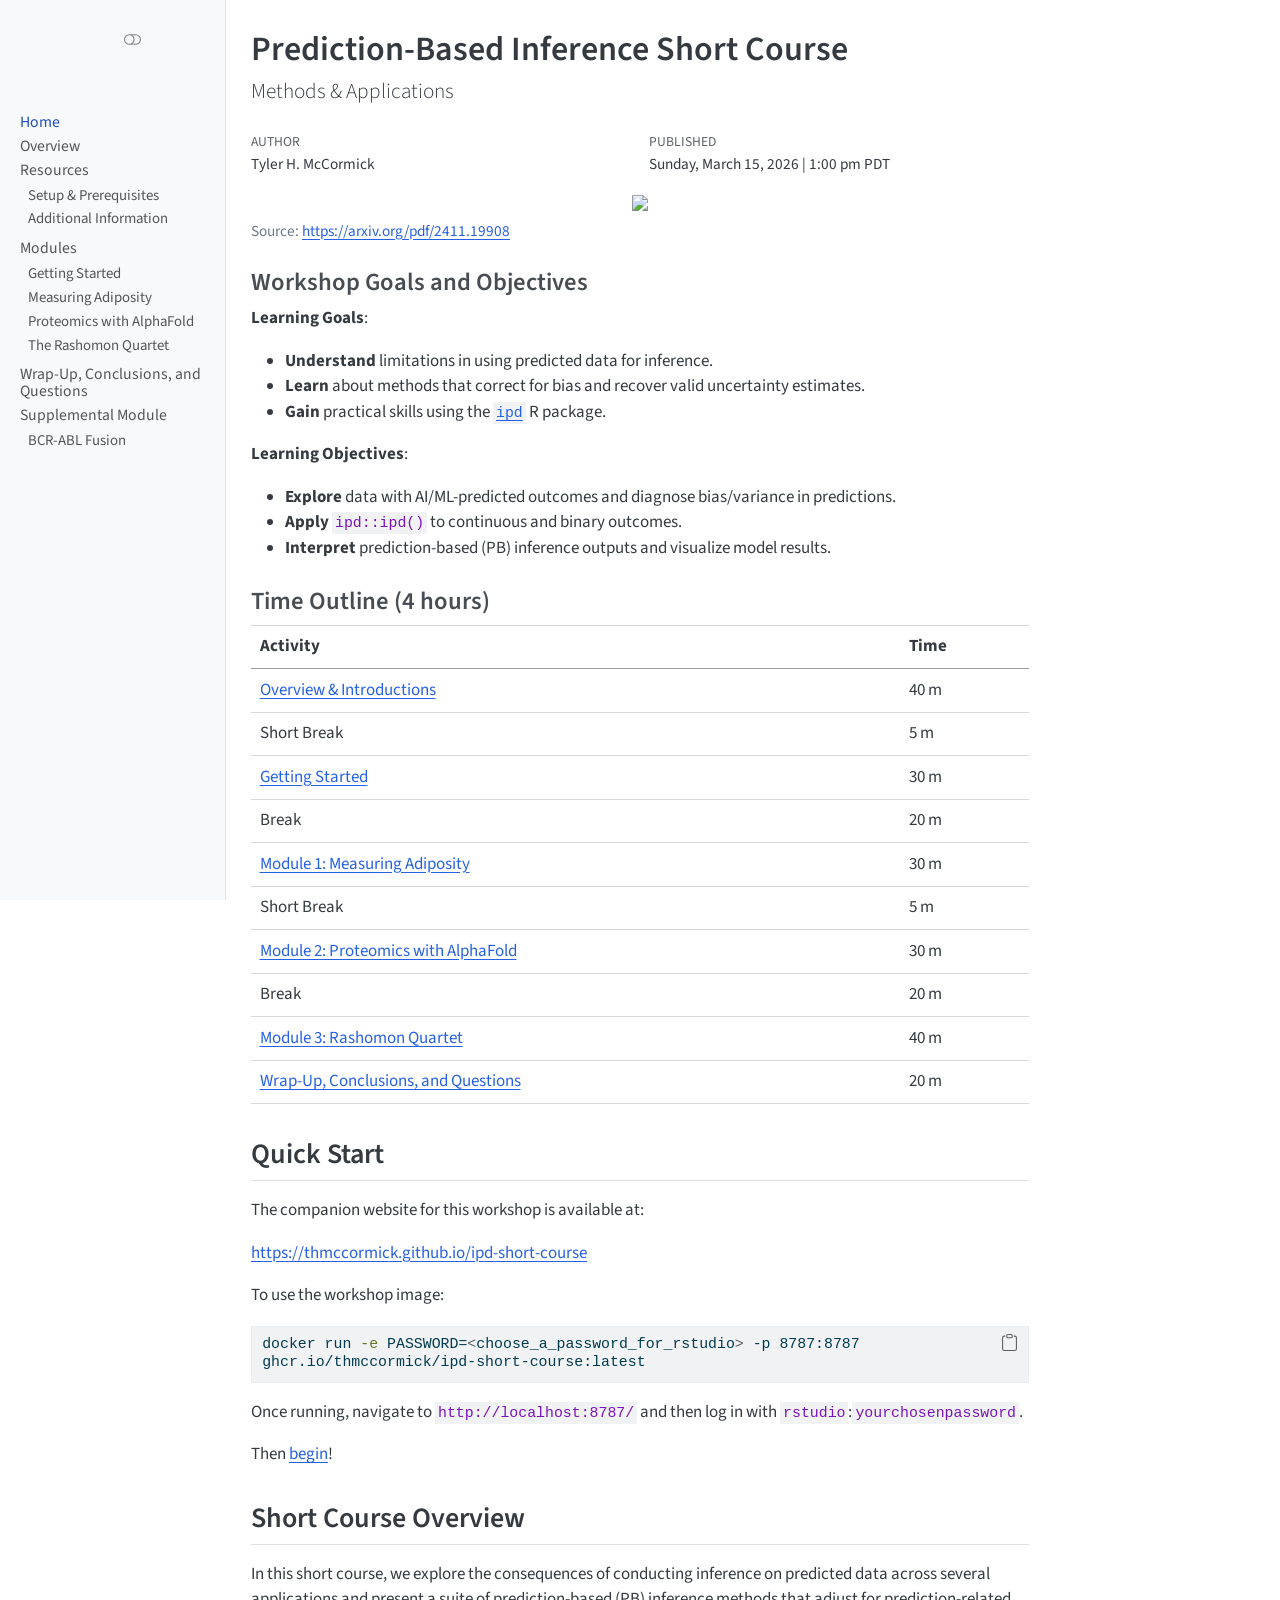
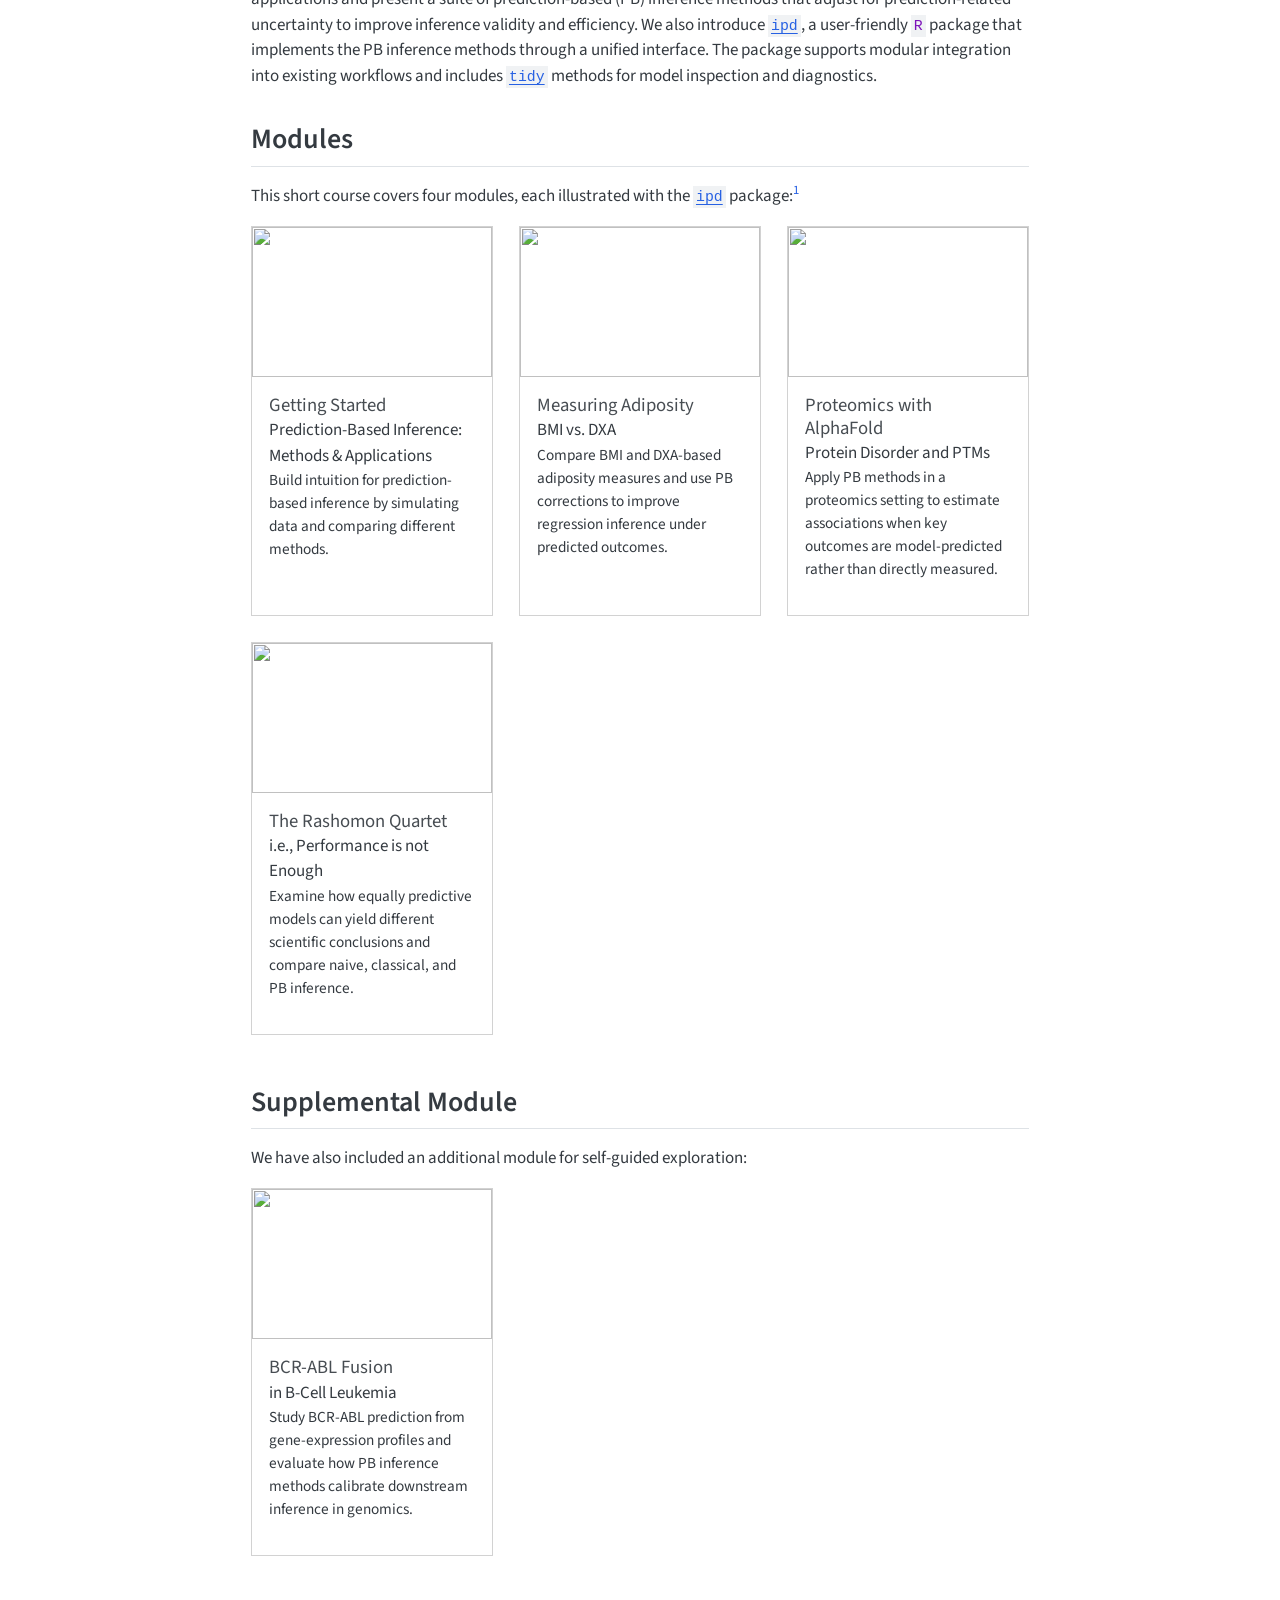
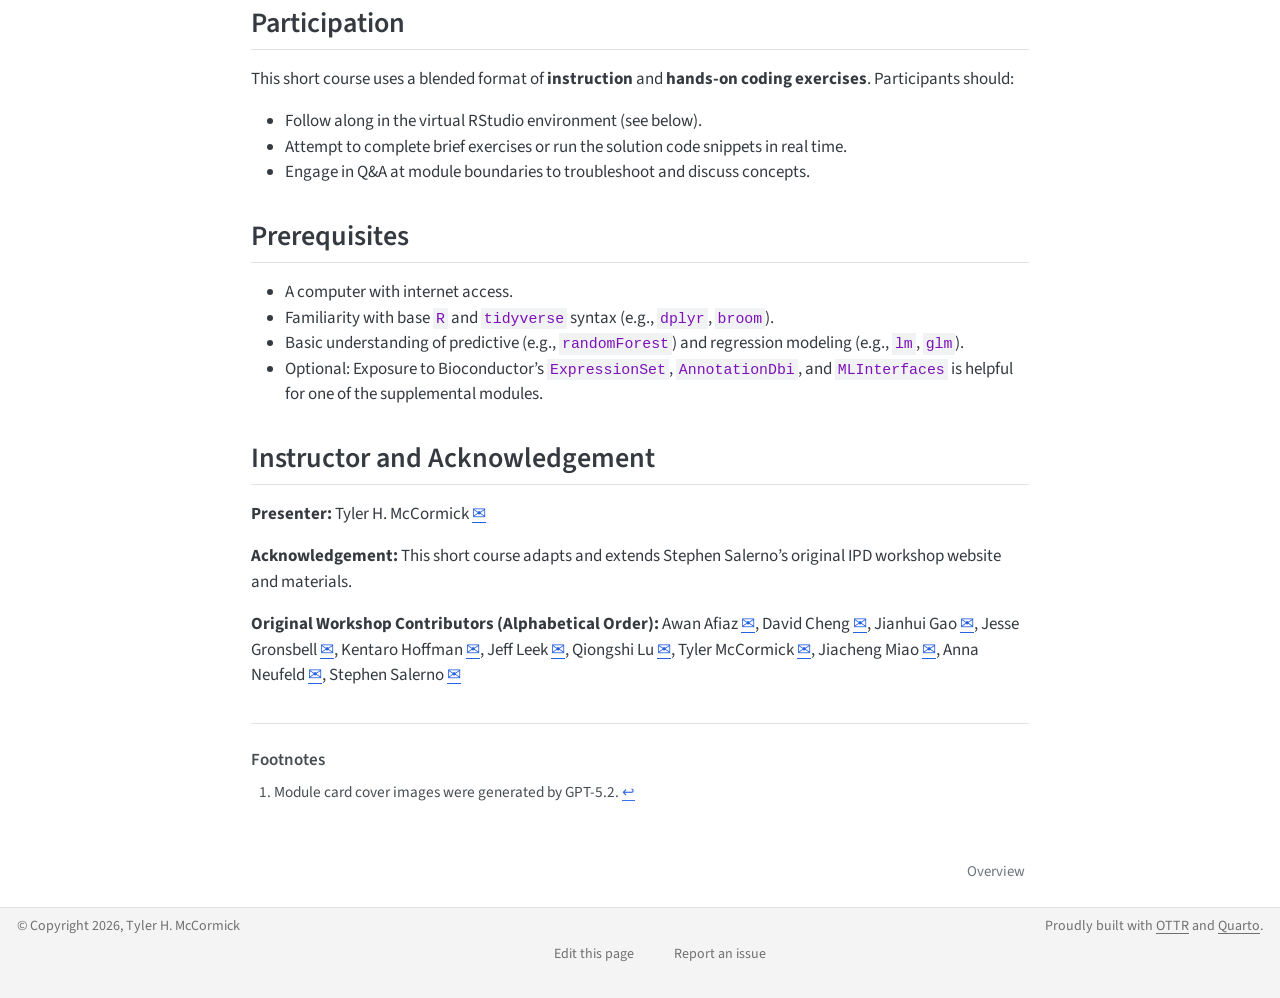
==== docs/index.html @ 7d5c0195 "Adapt workshop site for IPD short course" ====
<!DOCTYPE html>
<html xmlns="http://www.w3.org/1999/xhtml" lang="en" xml:lang="en"><head>

<meta charset="utf-8">
<meta name="generator" content="quarto-1.8.27">

<meta name="viewport" content="width=device-width, initial-scale=1.0, user-scalable=yes">

<meta name="author" content="Tyler H. McCormick">

<title>Prediction-Based Inference Short Course</title>
<style>
code{white-space: pre-wrap;}
span.smallcaps{font-variant: small-caps;}
div.columns{display: flex; gap: min(4vw, 1.5em);}
div.column{flex: auto; overflow-x: auto;}
div.hanging-indent{margin-left: 1.5em; text-indent: -1.5em;}
ul.task-list{list-style: none;}
ul.task-list li input[type="checkbox"] {
  width: 0.8em;
  margin: 0 0.8em 0.2em -1em; /* quarto-specific, see https://github.com/quarto-dev/quarto-cli/issues/4556 */ 
  vertical-align: middle;
}
/* CSS for syntax highlighting */
html { -webkit-text-size-adjust: 100%; }
pre > code.sourceCode { white-space: pre; position: relative; }
pre > code.sourceCode > span { display: inline-block; line-height: 1.25; }
pre > code.sourceCode > span:empty { height: 1.2em; }
.sourceCode { overflow: visible; }
code.sourceCode > span { color: inherit; text-decoration: inherit; }
div.sourceCode { margin: 1em 0; }
pre.sourceCode { margin: 0; }
@media screen {
div.sourceCode { overflow: auto; }
}
@media print {
pre > code.sourceCode { white-space: pre-wrap; }
pre > code.sourceCode > span { text-indent: -5em; padding-left: 5em; }
}
pre.numberSource code
  { counter-reset: source-line 0; }
pre.numberSource code > span
  { position: relative; left: -4em; counter-increment: source-line; }
pre.numberSource code > span > a:first-child::before
  { content: counter(source-line);
    position: relative; left: -1em; text-align: right; vertical-align: baseline;
    border: none; display: inline-block;
    -webkit-touch-callout: none; -webkit-user-select: none;
    -khtml-user-select: none; -moz-user-select: none;
    -ms-user-select: none; user-select: none;
    padding: 0 4px; width: 4em;
  }
pre.numberSource { margin-left: 3em;  padding-left: 4px; }
div.sourceCode
  {   }
@media screen {
pre > code.sourceCode > span > a:first-child::before { text-decoration: underline; }
}
</style>


<script src="site_libs/quarto-nav/quarto-nav.js"></script>
<script src="site_libs/clipboard/clipboard.min.js"></script>
<script src="site_libs/quarto-search/autocomplete.umd.js"></script>
<script src="site_libs/quarto-search/fuse.min.js"></script>
<script src="site_libs/quarto-search/quarto-search.js"></script>
<meta name="quarto:offset" content="./">
<link href="./content/slides.html" rel="next">
<script src="site_libs/quarto-listing/list.min.js"></script>
<script src="site_libs/quarto-listing/quarto-listing.js"></script>
<script src="site_libs/quarto-html/quarto.js" type="module"></script>
<script src="site_libs/quarto-html/tabsets/tabsets.js" type="module"></script>
<script src="site_libs/quarto-html/axe/axe-check.js" type="module"></script>
<script src="site_libs/quarto-html/popper.min.js"></script>
<script src="site_libs/quarto-html/tippy.umd.min.js"></script>
<script src="site_libs/quarto-html/anchor.min.js"></script>
<link href="site_libs/quarto-html/tippy.css" rel="stylesheet">
<link href="site_libs/quarto-html/quarto-syntax-highlighting-ed96de9b727972fe78a7b5d16c58bf87.css" rel="stylesheet" class="quarto-color-scheme" id="quarto-text-highlighting-styles">
<link href="site_libs/quarto-html/quarto-syntax-highlighting-dark-4d9afe2b8d18ee9fa5d0d57b5ed4214d.css" rel="stylesheet" class="quarto-color-scheme quarto-color-alternate" id="quarto-text-highlighting-styles">
<link href="site_libs/quarto-html/quarto-syntax-highlighting-ed96de9b727972fe78a7b5d16c58bf87.css" rel="stylesheet" class="quarto-color-scheme-extra" id="quarto-text-highlighting-styles">
<script src="site_libs/bootstrap/bootstrap.min.js"></script>
<link href="site_libs/bootstrap/bootstrap-icons.css" rel="stylesheet">
<link href="site_libs/bootstrap/bootstrap-b24315f2d5a146a81980c17b8be4e782.min.css" rel="stylesheet" append-hash="true" class="quarto-color-scheme" id="quarto-bootstrap" data-mode="light">
<link href="site_libs/bootstrap/bootstrap-dark-f1bee9fd8c8994abbf8a3d7a96361887.min.css" rel="stylesheet" append-hash="true" class="quarto-color-scheme quarto-color-alternate" id="quarto-bootstrap" data-mode="dark">
<link href="site_libs/bootstrap/bootstrap-b24315f2d5a146a81980c17b8be4e782.min.css" rel="stylesheet" append-hash="true" class="quarto-color-scheme-extra" id="quarto-bootstrap" data-mode="light">
<script id="quarto-search-options" type="application/json">{
  "location": "sidebar",
  "copy-button": false,
  "collapse-after": 3,
  "panel-placement": "start",
  "type": "textbox",
  "limit": 50,
  "keyboard-shortcut": [
    "f",
    "/",
    "s"
  ],
  "show-item-context": false,
  "language": {
    "search-no-results-text": "No results",
    "search-matching-documents-text": "matching documents",
    "search-copy-link-title": "Copy link to search",
    "search-hide-matches-text": "Hide additional matches",
    "search-more-match-text": "more match in this document",
    "search-more-matches-text": "more matches in this document",
    "search-clear-button-title": "Clear",
    "search-text-placeholder": "",
    "search-detached-cancel-button-title": "Cancel",
    "search-submit-button-title": "Submit",
    "search-label": "Search"
  }
}</script>
<script>

  window.document.addEventListener("DOMContentLoaded", function (_event) {
    const listingTargetEl = window.document.querySelector('#listing-core_units .list');
    if (!listingTargetEl) {
      // No listing discovered, do not attach.
      return; 
    }

    const options = {
      valueNames: ['listing-title','listing-image','listing-subtitle','listing-description',{ data: ['index'] },{ data: ['categories'] },{ data: ['listing-date-sort'] },{ data: ['listing-file-modified-sort'] }],
      
      searchColumns: ["listing-title","listing-author","listing-image","listing-description"],
    };

    window['quarto-listings'] = window['quarto-listings'] || {};
    window['quarto-listings']['listing-core_units'] = new List('listing-core_units', options);

    if (window['quarto-listing-loaded']) {
      window['quarto-listing-loaded']();
    }
  });

  window.addEventListener('hashchange',() => {
    if (window['quarto-listing-loaded']) {
      window['quarto-listing-loaded']();
    }
  })
  

  window.document.addEventListener("DOMContentLoaded", function (_event) {
    const listingTargetEl = window.document.querySelector('#listing-supplemental_units .list');
    if (!listingTargetEl) {
      // No listing discovered, do not attach.
      return; 
    }

    const options = {
      valueNames: ['listing-title','listing-image','listing-subtitle','listing-description',{ data: ['index'] },{ data: ['categories'] },{ data: ['listing-date-sort'] },{ data: ['listing-file-modified-sort'] }],
      
      searchColumns: ["listing-title","listing-author","listing-image","listing-description"],
    };

    window['quarto-listings'] = window['quarto-listings'] || {};
    window['quarto-listings']['listing-supplemental_units'] = new List('listing-supplemental_units', options);

    if (window['quarto-listing-loaded']) {
      window['quarto-listing-loaded']();
    }
  });

  window.addEventListener('hashchange',() => {
    if (window['quarto-listing-loaded']) {
      window['quarto-listing-loaded']();
    }
  })
  </script>

  <script src="https://cdnjs.cloudflare.com/polyfill/v3/polyfill.min.js?features=es6"></script>
  <script src="https://cdn.jsdelivr.net/npm/mathjax@3/es5/tex-chtml-full.js" type="text/javascript"></script>

<script type="text/javascript">
const typesetMath = (el) => {
  if (window.MathJax) {
    // MathJax Typeset
    window.MathJax.typeset([el]);
  } else if (window.katex) {
    // KaTeX Render
    var mathElements = el.getElementsByClassName("math");
    var macros = [];
    for (var i = 0; i < mathElements.length; i++) {
      var texText = mathElements[i].firstChild;
      if (mathElements[i].tagName == "SPAN" && texText && texText.data) {
        window.katex.render(texText.data, mathElements[i], {
          displayMode: mathElements[i].classList.contains('display'),
          throwOnError: false,
          macros: macros,
          fleqn: false
        });
      }
    }
  }
}
window.Quarto = {
  typesetMath
};
</script>

<link rel="stylesheet" href="styles.css">
<meta property="og:title" content="Prediction-Based Inference Short Course">
<meta property="og:description" content="Methods &amp; Applications">
<meta property="og:image" content="https://thmccormick.github.io/ipd-short-course/content/images/ipd_cover.png">
<meta property="og:site_name" content="Prediction-Based Inference Short Course">
<meta property="og:image:height" content="1024">
<meta property="og:image:width" content="1536">
</head>

<body class="nav-sidebar docked quarto-light"><script id="quarto-html-before-body" type="application/javascript">
    const toggleBodyColorMode = (bsSheetEl) => {
      const mode = bsSheetEl.getAttribute("data-mode");
      const bodyEl = window.document.querySelector("body");
      if (mode === "dark") {
        bodyEl.classList.add("quarto-dark");
        bodyEl.classList.remove("quarto-light");
      } else {
        bodyEl.classList.add("quarto-light");
        bodyEl.classList.remove("quarto-dark");
      }
    }
    const toggleBodyColorPrimary = () => {
      const bsSheetEl = window.document.querySelector("link#quarto-bootstrap:not([rel=disabled-stylesheet])");
      if (bsSheetEl) {
        toggleBodyColorMode(bsSheetEl);
      }
    }
    const setColorSchemeToggle = (alternate) => {
      const toggles = window.document.querySelectorAll('.quarto-color-scheme-toggle');
      for (let i=0; i < toggles.length; i++) {
        const toggle = toggles[i];
        if (toggle) {
          if (alternate) {
            toggle.classList.add("alternate");
          } else {
            toggle.classList.remove("alternate");
          }
        }
      }
    };
    const toggleColorMode = (alternate) => {
      // Switch the stylesheets
      const primaryStylesheets = window.document.querySelectorAll('link.quarto-color-scheme:not(.quarto-color-alternate)');
      const alternateStylesheets = window.document.querySelectorAll('link.quarto-color-scheme.quarto-color-alternate');
      manageTransitions('#quarto-margin-sidebar .nav-link', false);
      if (alternate) {
        // note: dark is layered on light, we don't disable primary!
        enableStylesheet(alternateStylesheets);
        for (const sheetNode of alternateStylesheets) {
          if (sheetNode.id === "quarto-bootstrap") {
            toggleBodyColorMode(sheetNode);
          }
        }
      } else {
        disableStylesheet(alternateStylesheets);
        enableStylesheet(primaryStylesheets)
        toggleBodyColorPrimary();
      }
      manageTransitions('#quarto-margin-sidebar .nav-link', true);
      // Switch the toggles
      setColorSchemeToggle(alternate)
      // Hack to workaround the fact that safari doesn't
      // properly recolor the scrollbar when toggling (#1455)
      if (navigator.userAgent.indexOf('Safari') > 0 && navigator.userAgent.indexOf('Chrome') == -1) {
        manageTransitions("body", false);
        window.scrollTo(0, 1);
        setTimeout(() => {
          window.scrollTo(0, 0);
          manageTransitions("body", true);
        }, 40);
      }
    }
    const disableStylesheet = (stylesheets) => {
      for (let i=0; i < stylesheets.length; i++) {
        const stylesheet = stylesheets[i];
        stylesheet.rel = 'disabled-stylesheet';
      }
    }
    const enableStylesheet = (stylesheets) => {
      for (let i=0; i < stylesheets.length; i++) {
        const stylesheet = stylesheets[i];
        if(stylesheet.rel !== 'stylesheet') { // for Chrome, which will still FOUC without this check
          stylesheet.rel = 'stylesheet';
        }
      }
    }
    const manageTransitions = (selector, allowTransitions) => {
      const els = window.document.querySelectorAll(selector);
      for (let i=0; i < els.length; i++) {
        const el = els[i];
        if (allowTransitions) {
          el.classList.remove('notransition');
        } else {
          el.classList.add('notransition');
        }
      }
    }
    const isFileUrl = () => {
      return window.location.protocol === 'file:';
    }
    const hasAlternateSentinel = () => {
      let styleSentinel = getColorSchemeSentinel();
      if (styleSentinel !== null) {
        return styleSentinel === "alternate";
      } else {
        return false;
      }
    }
    const setStyleSentinel = (alternate) => {
      const value = alternate ? "alternate" : "default";
      if (!isFileUrl()) {
        window.localStorage.setItem("quarto-color-scheme", value);
      } else {
        localAlternateSentinel = value;
      }
    }
    const getColorSchemeSentinel = () => {
      if (!isFileUrl()) {
        const storageValue = window.localStorage.getItem("quarto-color-scheme");
        return storageValue != null ? storageValue : localAlternateSentinel;
      } else {
        return localAlternateSentinel;
      }
    }
    const toggleGiscusIfUsed = (isAlternate, darkModeDefault) => {
      const baseTheme = document.querySelector('#giscus-base-theme')?.value ?? 'light';
      const alternateTheme = document.querySelector('#giscus-alt-theme')?.value ?? 'dark';
      let newTheme = '';
      if(authorPrefersDark) {
        newTheme = isAlternate ? baseTheme : alternateTheme;
      } else {
        newTheme = isAlternate ? alternateTheme : baseTheme;
      }
      const changeGiscusTheme = () => {
        // From: https://github.com/giscus/giscus/issues/336
        const sendMessage = (message) => {
          const iframe = document.querySelector('iframe.giscus-frame');
          if (!iframe) return;
          iframe.contentWindow.postMessage({ giscus: message }, 'https://giscus.app');
        }
        sendMessage({
          setConfig: {
            theme: newTheme
          }
        });
      }
      const isGiscussLoaded = window.document.querySelector('iframe.giscus-frame') !== null;
      if (isGiscussLoaded) {
        changeGiscusTheme();
      }
    };
    const authorPrefersDark = false;
    const darkModeDefault = authorPrefersDark;
      document.querySelector('link#quarto-text-highlighting-styles.quarto-color-scheme-extra').rel = 'disabled-stylesheet';
      document.querySelector('link#quarto-bootstrap.quarto-color-scheme-extra').rel = 'disabled-stylesheet';
    let localAlternateSentinel = darkModeDefault ? 'alternate' : 'default';
    // Dark / light mode switch
    window.quartoToggleColorScheme = () => {
      // Read the current dark / light value
      let toAlternate = !hasAlternateSentinel();
      toggleColorMode(toAlternate);
      setStyleSentinel(toAlternate);
      toggleGiscusIfUsed(toAlternate, darkModeDefault);
      window.dispatchEvent(new Event('resize'));
    };
    // Switch to dark mode if need be
    if (hasAlternateSentinel()) {
      toggleColorMode(true);
    } else {
      toggleColorMode(false);
    }
  </script>

<div id="quarto-search-results"></div>
  <header id="quarto-header" class="headroom fixed-top">
  <nav class="quarto-secondary-nav">
    <div class="container-fluid d-flex">
      <button type="button" class="quarto-btn-toggle btn" data-bs-toggle="collapse" role="button" data-bs-target=".quarto-sidebar-collapse-item" aria-controls="quarto-sidebar" aria-expanded="false" aria-label="Toggle sidebar navigation" onclick="if (window.quartoToggleHeadroom) { window.quartoToggleHeadroom(); }">
        <i class="bi bi-layout-text-sidebar-reverse"></i>
      </button>
        <nav class="quarto-page-breadcrumbs" aria-label="breadcrumb"><ol class="breadcrumb"><li class="breadcrumb-item"><a href="./index.html">Home</a></li></ol></nav>
        <a class="flex-grow-1" role="navigation" data-bs-toggle="collapse" data-bs-target=".quarto-sidebar-collapse-item" aria-controls="quarto-sidebar" aria-expanded="false" aria-label="Toggle sidebar navigation" onclick="if (window.quartoToggleHeadroom) { window.quartoToggleHeadroom(); }">      
        </a>
      <button type="button" class="btn quarto-search-button" aria-label="Search" onclick="window.quartoOpenSearch();">
        <i class="bi bi-search"></i>
      </button>
    </div>
  </nav>
</header>
<!-- content -->
<div id="quarto-content" class="quarto-container page-columns page-rows-contents page-layout-article">
<!-- sidebar -->
  <nav id="quarto-sidebar" class="sidebar collapse collapse-horizontal quarto-sidebar-collapse-item sidebar-navigation docked overflow-auto">
    <div class="pt-lg-2 mt-2 text-center sidebar-header">
      <a href="./index.html" class="sidebar-logo-link">
      <img src="./content/images/ipd.png" alt="" class="sidebar-logo light-content py-0 d-lg-inline d-none">
      <img src="./content/images/ipd.png" alt="" class="sidebar-logo dark-content py-0 d-lg-inline d-none">
      </a>
      <div class="sidebar-tools-main tools-wide">
    <a href="javascript:window.quartoToggleColorScheme();" title="Toggle Dark Mode" class="quarto-navigation-tool px-1" aria-label="Toggle Dark Mode"><i class="bi bi-moon"></i></a>
    <a href="https://github.com/ipd-tools" title="GitHub Organization" class="quarto-navigation-tool px-1" aria-label="GitHub Organization"><i class="bi bi-github"></i></a>
    <a href="https://github.com/thmccormick/ipd-short-course" title="Source Code" class="quarto-navigation-tool px-1" aria-label="Source Code"><i class="bi bi-code-square"></i></a>
    <div class="dropdown">
      <a href="" title="Presenter" id="quarto-navigation-tool-dropdown-0" class="quarto-navigation-tool dropdown-toggle px-1" data-bs-toggle="dropdown" aria-expanded="false" role="link" aria-label="Presenter"><i class="bi bi-person-fill"></i></a>
      <ul class="dropdown-menu" aria-labelledby="quarto-navigation-tool-dropdown-0">
          <li>
            <a class="dropdown-item sidebar-tools-main-item" href="https://thmccormick.github.io/">
            Tyler H. McCormick
            </a>
          </li>
      </ul>
    </div>
  <a href="" class="quarto-color-scheme-toggle quarto-navigation-tool  px-1" onclick="window.quartoToggleColorScheme(); return false;" title="Toggle dark mode"><i class="bi"></i></a>
</div>
      </div>
        <div class="mt-2 flex-shrink-0 align-items-center">
        <div class="sidebar-search">
        <div id="quarto-search" class="" title="Search"></div>
        </div>
        </div>
    <div class="sidebar-menu-container"> 
    <ul class="list-unstyled mt-1">
        <li class="sidebar-item">
  <div class="sidebar-item-container"> 
  <a href="./index.html" class="sidebar-item-text sidebar-link active">
 <span class="menu-text">Home</span></a>
  </div>
</li>
        <li class="sidebar-item">
  <div class="sidebar-item-container"> 
  <a href="./content/slides.html" class="sidebar-item-text sidebar-link">
 <span class="menu-text">Overview</span></a>
  </div>
</li>
        <li class="sidebar-item sidebar-item-section">
      <div class="sidebar-item-container"> 
            <a class="sidebar-item-text sidebar-link text-start" data-bs-toggle="collapse" data-bs-target="#quarto-sidebar-section-1" role="navigation" aria-expanded="true">
 <span class="menu-text">Resources</span></a>
          <a class="sidebar-item-toggle text-start" data-bs-toggle="collapse" data-bs-target="#quarto-sidebar-section-1" role="navigation" aria-expanded="true" aria-label="Toggle section">
            <i class="bi bi-chevron-right ms-2"></i>
          </a> 
      </div>
      <ul id="quarto-sidebar-section-1" class="collapse list-unstyled sidebar-section depth1 show">  
          <li class="sidebar-item">
  <div class="sidebar-item-container"> 
  <a href="./content/setup.html" class="sidebar-item-text sidebar-link">
 <span class="menu-text">Setup &amp; Prerequisites</span></a>
  </div>
</li>
          <li class="sidebar-item">
  <div class="sidebar-item-container"> 
  <a href="./content/information.html" class="sidebar-item-text sidebar-link">
 <span class="menu-text">Additional Information</span></a>
  </div>
</li>
      </ul>
  </li>
        <li class="sidebar-item sidebar-item-section">
      <div class="sidebar-item-container"> 
            <a class="sidebar-item-text sidebar-link text-start" data-bs-toggle="collapse" data-bs-target="#quarto-sidebar-section-2" role="navigation" aria-expanded="true">
 <span class="menu-text">Modules</span></a>
          <a class="sidebar-item-toggle text-start" data-bs-toggle="collapse" data-bs-target="#quarto-sidebar-section-2" role="navigation" aria-expanded="true" aria-label="Toggle section">
            <i class="bi bi-chevron-right ms-2"></i>
          </a> 
      </div>
      <ul id="quarto-sidebar-section-2" class="collapse list-unstyled sidebar-section depth1 show">  
          <li class="sidebar-item">
  <div class="sidebar-item-container"> 
  <a href="./content/Unit00_GettingStarted.html" class="sidebar-item-text sidebar-link">
 <span class="menu-text">Getting Started</span></a>
  </div>
</li>
          <li class="sidebar-item">
  <div class="sidebar-item-container"> 
  <a href="./content/Unit02_MeasuringAdiposity.html" class="sidebar-item-text sidebar-link">
 <span class="menu-text">Measuring Adiposity</span></a>
  </div>
</li>
          <li class="sidebar-item">
  <div class="sidebar-item-container"> 
  <a href="./content/Unit01_AlphaFold.html" class="sidebar-item-text sidebar-link">
 <span class="menu-text">Proteomics with AlphaFold</span></a>
  </div>
</li>
          <li class="sidebar-item">
  <div class="sidebar-item-container"> 
  <a href="./content/Unit05_RashomonQuartet.html" class="sidebar-item-text sidebar-link">
 <span class="menu-text">The Rashomon Quartet</span></a>
  </div>
</li>
      </ul>
  </li>
        <li class="sidebar-item">
  <div class="sidebar-item-container"> 
  <a href="./content/wrap_up.html" class="sidebar-item-text sidebar-link">
 <span class="menu-text">Wrap-Up, Conclusions, and Questions</span></a>
  </div>
</li>
        <li class="sidebar-item sidebar-item-section">
      <div class="sidebar-item-container"> 
            <a class="sidebar-item-text sidebar-link text-start" data-bs-toggle="collapse" data-bs-target="#quarto-sidebar-section-3" role="navigation" aria-expanded="true">
 <span class="menu-text">Supplemental Module</span></a>
          <a class="sidebar-item-toggle text-start" data-bs-toggle="collapse" data-bs-target="#quarto-sidebar-section-3" role="navigation" aria-expanded="true" aria-label="Toggle section">
            <i class="bi bi-chevron-right ms-2"></i>
          </a> 
      </div>
      <ul id="quarto-sidebar-section-3" class="collapse list-unstyled sidebar-section depth1 show">  
          <li class="sidebar-item">
  <div class="sidebar-item-container"> 
  <a href="./content/Unit03_GeneticData.html" class="sidebar-item-text sidebar-link">
 <span class="menu-text">BCR-ABL Fusion</span></a>
  </div>
</li>
      </ul>
  </li>
    </ul>
    </div>
</nav>
<div id="quarto-sidebar-glass" class="quarto-sidebar-collapse-item" data-bs-toggle="collapse" data-bs-target=".quarto-sidebar-collapse-item"></div>
<!-- margin-sidebar -->
    <div id="quarto-margin-sidebar" class="sidebar margin-sidebar zindex-bottom">
        
    </div>
<!-- main -->
<main class="content" id="quarto-document-content">


<header id="title-block-header" class="quarto-title-block default">
<div class="quarto-title">
<h1 class="title">Prediction-Based Inference Short Course</h1>
<p class="subtitle lead">Methods &amp; Applications</p>
</div>



<div class="quarto-title-meta">

    <div>
    <div class="quarto-title-meta-heading">Author</div>
    <div class="quarto-title-meta-contents">
             <p>Tyler H. McCormick </p>
          </div>
  </div>
    
    <div>
    <div class="quarto-title-meta-heading">Published</div>
    <div class="quarto-title-meta-contents">
      <p class="date">Sunday, March 15, 2026 | 1:00 pm PDT</p>
    </div>
  </div>
  
    
  </div>
  


</header>


<div class="landing-page">
<div class="hero-grid">
<div class="hero-diagram">
<div class="quarto-figure quarto-figure-center">
<figure class="figure">
<p><img src="content/images/pbinference_gronsbell.PNG" class="img-fluid figure-img"></p>
<figcaption>Source: <a href="https://arxiv.org/pdf/2411.19908">https://arxiv.org/pdf/2411.19908</a></figcaption>
</figure>
</div>
</div>
<section id="workshop-goals-and-objectives" class="level3 goals-card">
<h3 class="anchored" data-anchor-id="workshop-goals-and-objectives">Workshop Goals and Objectives</h3>
<p><strong>Learning Goals</strong>:</p>
<ul>
<li><strong>Understand</strong> limitations in using predicted data for inference.</li>
<li><strong>Learn</strong> about methods that correct for bias and recover valid uncertainty estimates.</li>
<li><strong>Gain</strong> practical skills using the <a href="https://github.com/ipd-tools/ipd"><code>ipd</code></a> R package.</li>
</ul>
<p><strong>Learning Objectives</strong>:</p>
<ul>
<li><strong>Explore</strong> data with AI/ML-predicted outcomes and diagnose bias/variance in predictions.</li>
<li><strong>Apply</strong> <code>ipd::ipd()</code> to continuous and binary outcomes.</li>
<li><strong>Interpret</strong> prediction-based (PB) inference outputs and visualize model results.</li>
</ul>
</section>
</div>
<section id="time-outline-4-hours" class="level3">
<h3 class="anchored" data-anchor-id="time-outline-4-hours">Time Outline (4 hours)</h3>
<table class="caption-top table">
<thead>
<tr class="header">
<th>Activity</th>
<th>Time</th>
</tr>
</thead>
<tbody>
<tr class="odd">
<td><a href="./content/slides.html">Overview &amp; Introductions</a></td>
<td>40 m</td>
</tr>
<tr class="even">
<td>Short Break</td>
<td>5 m</td>
</tr>
<tr class="odd">
<td><a href="./content/Unit00_GettingStarted.html">Getting Started</a></td>
<td>30 m</td>
</tr>
<tr class="even">
<td>Break</td>
<td>20 m</td>
</tr>
<tr class="odd">
<td><a href="./content/Unit02_MeasuringAdiposity.html">Module 1: Measuring Adiposity</a></td>
<td>30 m</td>
</tr>
<tr class="even">
<td>Short Break</td>
<td>5 m</td>
</tr>
<tr class="odd">
<td><a href="./content/Unit01_AlphaFold.html">Module 2: Proteomics with AlphaFold</a></td>
<td>30 m</td>
</tr>
<tr class="even">
<td>Break</td>
<td>20 m</td>
</tr>
<tr class="odd">
<td><a href="./content/Unit05_RashomonQuartet.html">Module 3: Rashomon Quartet</a></td>
<td>40 m</td>
</tr>
<tr class="even">
<td><a href="./content/wrap_up.html">Wrap-Up, Conclusions, and Questions</a></td>
<td>20 m</td>
</tr>
</tbody>
</table>
</section>
<section id="quick-start" class="level2 quickstart-block">
<h2 class="anchored" data-anchor-id="quick-start">Quick Start</h2>
<p>The companion website for this workshop is available at:</p>
<p><a href="https://thmccormick.github.io/ipd-short-course">https://thmccormick.github.io/ipd-short-course</a></p>
<p>To use the workshop image:</p>
<div class="code-copy-outer-scaffold"><div class="sourceCode" id="cb1"><pre class="sourceCode sh code-with-copy"><code class="sourceCode bash"><span id="cb1-1"><a href="#cb1-1" aria-hidden="true" tabindex="-1"></a><span class="ex">docker</span> run <span class="at">-e</span> PASSWORD=<span class="op">&lt;</span>choose_a_password_for_rstudio<span class="op">&gt;</span> -p 8787:8787 ghcr.io/thmccormick/ipd-short-course:latest</span></code></pre></div><button title="Copy to Clipboard" class="code-copy-button"><i class="bi"></i></button></div>
<p>Once running, navigate to <code>http://localhost:8787/</code> and then log in with <code>rstudio</code>:<code>yourchosenpassword</code>.</p>
<p>Then <a href="./content/Unit00_GettingStarted.html">begin</a>!</p>
</section>
<section id="short-course-overview" class="level2">
<h2 class="anchored" data-anchor-id="short-course-overview">Short Course Overview</h2>
<p>In this short course, we explore the consequences of conducting inference on predicted data across several applications and present a suite of prediction-based (PB) inference methods that adjust for prediction-related uncertainty to improve inference validity and efficiency. We also introduce <a href="https://github.com/ipd-tools/ipd"><code>ipd</code></a>, a user-friendly <code>R</code> package that implements the PB inference methods through a unified interface. The package supports modular integration into existing workflows and includes <a href="https://broom.tidymodels.org/index.html"><code>tidy</code></a> methods for model inspection and diagnostics.</p>
</section>
<section id="modules" class="level2">
<h2 class="anchored" data-anchor-id="modules">Modules</h2>
<p>This short course covers four modules, each illustrated with the <a href="https://github.com/ipd-tools/ipd"><code>ipd</code></a> package:<a href="#fn1" class="footnote-ref" id="fnref1" role="doc-noteref"><sup>1</sup></a></p>
<div id="listing-core_units" class="quarto-listing quarto-listing-container-grid">
<div class="list grid quarto-listing-cols-3">
<div class="g-col-1" data-index="0" data-listing-file-modified-sort="1773413361707" data-listing-reading-time-sort="25" data-listing-word-count-sort="4806">
<a href="./content/Unit00_GettingStarted.html" class="quarto-grid-link">
<div class="quarto-grid-item card h-100 card-left">
<p class="card-img-top">
<img loading="lazy" src="./content/images/ipd_cover.png" class="thumbnail-image card-img" style="height: 150px;">
</p>
<div class="card-body post-contents">
<h5 class="no-anchor card-title listing-title">
Getting Started
</h5>
<div class="card-subtitle listing-subtitle">
Prediction-Based Inference: Methods &amp; Applications
</div>
<div class="card-text listing-description delink">
<p>Build intuition for prediction-based inference by simulating data and comparing different methods.</p>
</div>
</div>
</div></a>
</div>
<div class="g-col-1" data-index="1" data-listing-file-modified-sort="1773413361705" data-listing-reading-time-sort="26" data-listing-word-count-sort="5164">
<a href="./content/Unit02_MeasuringAdiposity.html" class="quarto-grid-link">
<div class="quarto-grid-item card h-100 card-left">
<p class="card-img-top">
<img loading="lazy" src="./content/images/adiposity_cover.png" class="thumbnail-image card-img" style="height: 150px;">
</p>
<div class="card-body post-contents">
<h5 class="no-anchor card-title listing-title">
Measuring Adiposity
</h5>
<div class="card-subtitle listing-subtitle">
BMI vs.&nbsp;DXA
</div>
<div class="card-text listing-description delink">
<p>Compare BMI and DXA-based adiposity measures and use PB corrections to improve regression inference under predicted outcomes.</p>
</div>
</div>
</div></a>
</div>
<div class="g-col-1" data-index="2" data-listing-file-modified-sort="1773413361706" data-listing-reading-time-sort="22" data-listing-word-count-sort="4381">
<a href="./content/Unit01_AlphaFold.html" class="quarto-grid-link">
<div class="quarto-grid-item card h-100 card-left">
<p class="card-img-top">
<img loading="lazy" src="./content/images/alphafold_cover.png" class="thumbnail-image card-img" style="height: 150px;">
</p>
<div class="card-body post-contents">
<h5 class="no-anchor card-title listing-title">
Proteomics with AlphaFold
</h5>
<div class="card-subtitle listing-subtitle">
Protein Disorder and PTMs
</div>
<div class="card-text listing-description delink">
<p>Apply PB methods in a proteomics setting to estimate associations when key outcomes are model-predicted rather than directly measured.</p>
</div>
</div>
</div></a>
</div>
<div class="g-col-1" data-index="3" data-listing-file-modified-sort="1773413361706" data-listing-reading-time-sort="15" data-listing-word-count-sort="2882">
<a href="./content/Unit05_RashomonQuartet.html" class="quarto-grid-link">
<div class="quarto-grid-item card h-100 card-left">
<p class="card-img-top">
<img loading="lazy" src="./content/images/rashomon_cover.png" class="thumbnail-image card-img" style="height: 150px;">
</p>
<div class="card-body post-contents">
<h5 class="no-anchor card-title listing-title">
The Rashomon Quartet
</h5>
<div class="card-subtitle listing-subtitle">
i.e., Performance is not Enough
</div>
<div class="card-text listing-description delink">
<p>Examine how equally predictive models can yield different scientific conclusions and compare naive, classical, and PB inference.</p>
</div>
</div>
</div></a>
</div>
</div>
<div class="listing-no-matching d-none">No matching items</div>
</div>
</section>
<section id="supplemental-module" class="level2">
<h2 class="anchored" data-anchor-id="supplemental-module">Supplemental Module</h2>
<p>We have also included an additional module for self-guided exploration:</p>
<div id="listing-supplemental_units" class="quarto-listing quarto-listing-container-grid">
<div class="list grid quarto-listing-cols-3">
<div class="g-col-1" data-index="0" data-listing-file-modified-sort="1773413361707" data-listing-reading-time-sort="11" data-listing-word-count-sort="2103">
<a href="./content/Unit03_GeneticData.html" class="quarto-grid-link">
<div class="quarto-grid-item card h-100 card-left">
<p class="card-img-top">
<img loading="lazy" src="./content/images/genetics_cover.png" class="thumbnail-image card-img" style="height: 150px;">
</p>
<div class="card-body post-contents">
<h5 class="no-anchor card-title listing-title">
BCR-ABL Fusion
</h5>
<div class="card-subtitle listing-subtitle">
in B-Cell Leukemia
</div>
<div class="card-text listing-description delink">
<p>Study BCR-ABL prediction from gene-expression profiles and evaluate how PB inference methods calibrate downstream inference in genomics.</p>
</div>
</div>
</div></a>
</div>
</div>
<div class="listing-no-matching d-none">No matching items</div>
</div>
</section>
<section id="participation" class="level2">
<h2 class="anchored" data-anchor-id="participation">Participation</h2>
<p>This short course uses a blended format of <strong>instruction</strong> and <strong>hands-on coding exercises</strong>. Participants should:</p>
<ul>
<li>Follow along in the virtual RStudio environment (see below).</li>
<li>Attempt to complete brief exercises or run the solution code snippets in real time.</li>
<li>Engage in Q&amp;A at module boundaries to troubleshoot and discuss concepts.</li>
</ul>
</section>
<section id="prerequisites" class="level2">
<h2 class="anchored" data-anchor-id="prerequisites">Prerequisites</h2>
<ul>
<li>A computer with internet access.</li>
<li>Familiarity with base <code>R</code> and <code>tidyverse</code> syntax (e.g., <code>dplyr</code>, <code>broom</code>).</li>
<li>Basic understanding of predictive (e.g., <code>randomForest</code>) and regression modeling (e.g., <code>lm</code>, <code>glm</code>).</li>
<li>Optional: Exposure to Bioconductor’s <code>ExpressionSet</code>, <code>AnnotationDbi</code>, and <code>MLInterfaces</code> is helpful for one of the supplemental modules.</li>
</ul>
</section>
<section id="instructor-and-acknowledgement" class="level2">
<h2 class="anchored" data-anchor-id="instructor-and-acknowledgement">Instructor and Acknowledgement</h2>
<p><strong>Presenter:</strong> Tyler H. McCormick <a href="mailto:thmccormick@gmail.com">✉︎</a></p>
<p><strong>Acknowledgement:</strong> This short course adapts and extends Stephen Salerno’s original IPD workshop website and materials.</p>
<p><strong>Original Workshop Contributors (Alphabetical Order):</strong> Awan Afiaz <a href="mailto:aafiaz@uw.edu">✉︎</a>, David Cheng <a href="mailto:dcheng@mgh.harvard.edu">✉︎</a>, Jianhui Gao <a href="mailto:jianhui.gao@mail.utoronto.ca">✉︎</a>, Jesse Gronsbell <a href="mailto:j.gronsbell@utoronto.ca">✉︎</a>, Kentaro Hoffman <a href="mailto:khoffm3@uw.edu">✉︎</a>, Jeff Leek <a href="mailto:jtleek@fredhutch.org">✉︎</a>, Qiongshi Lu <a href="mailto:qlu@biostat.wisc.edu">✉︎</a>, Tyler McCormick <a href="mailto:tylermc@uw.edu">✉︎</a>, Jiacheng Miao <a href="mailto:jmiao24@wisc.edu">✉︎</a>, Anna Neufeld <a href="mailto:acn2@williams.edu">✉︎</a>, Stephen Salerno <a href="mailto:ssalerno@fredhutch.org">✉︎</a></p>
</section>
</div>





<div id="quarto-appendix" class="default"><section id="footnotes" class="footnotes footnotes-end-of-document" role="doc-endnotes"><h2 class="anchored quarto-appendix-heading">Footnotes</h2>

<ol>
<li id="fn1"><p>Module card cover images were generated by GPT-5.2.<a href="#fnref1" class="footnote-back" role="doc-backlink">↩︎</a></p></li>
</ol>
</section></div></main> <!-- /main -->
<script>
  document.addEventListener("DOMContentLoaded", function () {
    const selector =
      'a[href="javascript:window.quartoToggleColorScheme();"]:not(.quarto-color-scheme-toggle)';

    const button = document.querySelector(selector);
    if (!button) return;

    const updateIcon = function () {
      const isDark = document.body.classList.contains("quarto-dark");
      button.innerHTML = isDark ? '<i class="bi bi-sun"></i>' : '<i class="bi bi-moon"></i>';
      button.title = isDark ? "Switch to Light Mode" : "Switch to Dark Mode";
      button.setAttribute("aria-label", button.title);
    };

    updateIcon();

    const observer = new MutationObserver(updateIcon);
    observer.observe(document.body, { attributes: true, attributeFilter: ["class"] });

    button.addEventListener("click", function () {
      setTimeout(updateIcon, 0);
    });
  });
</script>
<script id="quarto-html-after-body" type="application/javascript">
  window.document.addEventListener("DOMContentLoaded", function (event) {
    // Ensure there is a toggle, if there isn't float one in the top right
    if (window.document.querySelector('.quarto-color-scheme-toggle') === null) {
      const a = window.document.createElement('a');
      a.classList.add('top-right');
      a.classList.add('quarto-color-scheme-toggle');
      a.href = "";
      a.onclick = function() { try { window.quartoToggleColorScheme(); } catch {} return false; };
      const i = window.document.createElement("i");
      i.classList.add('bi');
      a.appendChild(i);
      window.document.body.appendChild(a);
    }
    setColorSchemeToggle(hasAlternateSentinel())
    const icon = "";
    const anchorJS = new window.AnchorJS();
    anchorJS.options = {
      placement: 'right',
      icon: icon
    };
    anchorJS.add('.anchored');
    const isCodeAnnotation = (el) => {
      for (const clz of el.classList) {
        if (clz.startsWith('code-annotation-')) {                     
          return true;
        }
      }
      return false;
    }
    const onCopySuccess = function(e) {
      // button target
      const button = e.trigger;
      // don't keep focus
      button.blur();
      // flash "checked"
      button.classList.add('code-copy-button-checked');
      var currentTitle = button.getAttribute("title");
      button.setAttribute("title", "Copied!");
      let tooltip;
      if (window.bootstrap) {
        button.setAttribute("data-bs-toggle", "tooltip");
        button.setAttribute("data-bs-placement", "left");
        button.setAttribute("data-bs-title", "Copied!");
        tooltip = new bootstrap.Tooltip(button, 
          { trigger: "manual", 
            customClass: "code-copy-button-tooltip",
            offset: [0, -8]});
        tooltip.show();    
      }
      setTimeout(function() {
        if (tooltip) {
          tooltip.hide();
          button.removeAttribute("data-bs-title");
          button.removeAttribute("data-bs-toggle");
          button.removeAttribute("data-bs-placement");
        }
        button.setAttribute("title", currentTitle);
        button.classList.remove('code-copy-button-checked');
      }, 1000);
      // clear code selection
      e.clearSelection();
    }
    const getTextToCopy = function(trigger) {
      const outerScaffold = trigger.parentElement.cloneNode(true);
      const codeEl = outerScaffold.querySelector('code');
      for (const childEl of codeEl.children) {
        if (isCodeAnnotation(childEl)) {
          childEl.remove();
        }
      }
      return codeEl.innerText;
    }
    const clipboard = new window.ClipboardJS('.code-copy-button:not([data-in-quarto-modal])', {
      text: getTextToCopy
    });
    clipboard.on('success', onCopySuccess);
    if (window.document.getElementById('quarto-embedded-source-code-modal')) {
      const clipboardModal = new window.ClipboardJS('.code-copy-button[data-in-quarto-modal]', {
        text: getTextToCopy,
        container: window.document.getElementById('quarto-embedded-source-code-modal')
      });
      clipboardModal.on('success', onCopySuccess);
    }
      var localhostRegex = new RegExp(/^(?:http|https):\/\/localhost\:?[0-9]*\//);
      var mailtoRegex = new RegExp(/^mailto:/);
        var filterRegex = new RegExp("https:\/\/thmccormick\.github\.io\/ipd-short-course\/");
      var isInternal = (href) => {
          return filterRegex.test(href) || localhostRegex.test(href) || mailtoRegex.test(href);
      }
      // Inspect non-navigation links and adorn them if external
     var links = window.document.querySelectorAll('a[href]:not(.nav-link):not(.navbar-brand):not(.toc-action):not(.sidebar-link):not(.sidebar-item-toggle):not(.pagination-link):not(.no-external):not([aria-hidden]):not(.dropdown-item):not(.quarto-navigation-tool):not(.about-link)');
      for (var i=0; i<links.length; i++) {
        const link = links[i];
        if (!isInternal(link.href)) {
          // undo the damage that might have been done by quarto-nav.js in the case of
          // links that we want to consider external
          if (link.dataset.originalHref !== undefined) {
            link.href = link.dataset.originalHref;
          }
        }
      }
    function tippyHover(el, contentFn, onTriggerFn, onUntriggerFn) {
      const config = {
        allowHTML: true,
        maxWidth: 500,
        delay: 100,
        arrow: false,
        appendTo: function(el) {
            return el.parentElement;
        },
        interactive: true,
        interactiveBorder: 10,
        theme: 'quarto',
        placement: 'bottom-start',
      };
      if (contentFn) {
        config.content = contentFn;
      }
      if (onTriggerFn) {
        config.onTrigger = onTriggerFn;
      }
      if (onUntriggerFn) {
        config.onUntrigger = onUntriggerFn;
      }
      window.tippy(el, config); 
    }
    const noterefs = window.document.querySelectorAll('a[role="doc-noteref"]');
    for (var i=0; i<noterefs.length; i++) {
      const ref = noterefs[i];
      tippyHover(ref, function() {
        // use id or data attribute instead here
        let href = ref.getAttribute('data-footnote-href') || ref.getAttribute('href');
        try { href = new URL(href).hash; } catch {}
        const id = href.replace(/^#\/?/, "");
        const note = window.document.getElementById(id);
        if (note) {
          return note.innerHTML;
        } else {
          return "";
        }
      });
    }
    const xrefs = window.document.querySelectorAll('a.quarto-xref');
    const processXRef = (id, note) => {
      // Strip column container classes
      const stripColumnClz = (el) => {
        el.classList.remove("page-full", "page-columns");
        if (el.children) {
          for (const child of el.children) {
            stripColumnClz(child);
          }
        }
      }
      stripColumnClz(note)
      if (id === null || id.startsWith('sec-')) {
        // Special case sections, only their first couple elements
        const container = document.createElement("div");
        if (note.children && note.children.length > 2) {
          container.appendChild(note.children[0].cloneNode(true));
          for (let i = 1; i < note.children.length; i++) {
            const child = note.children[i];
            if (child.tagName === "P" && child.innerText === "") {
              continue;
            } else {
              container.appendChild(child.cloneNode(true));
              break;
            }
          }
          if (window.Quarto?.typesetMath) {
            window.Quarto.typesetMath(container);
          }
          return container.innerHTML
        } else {
          if (window.Quarto?.typesetMath) {
            window.Quarto.typesetMath(note);
          }
          return note.innerHTML;
        }
      } else {
        // Remove any anchor links if they are present
        const anchorLink = note.querySelector('a.anchorjs-link');
        if (anchorLink) {
          anchorLink.remove();
        }
        if (window.Quarto?.typesetMath) {
          window.Quarto.typesetMath(note);
        }
        if (note.classList.contains("callout")) {
          return note.outerHTML;
        } else {
          return note.innerHTML;
        }
      }
    }
    for (var i=0; i<xrefs.length; i++) {
      const xref = xrefs[i];
      tippyHover(xref, undefined, function(instance) {
        instance.disable();
        let url = xref.getAttribute('href');
        let hash = undefined; 
        if (url.startsWith('#')) {
          hash = url;
        } else {
          try { hash = new URL(url).hash; } catch {}
        }
        if (hash) {
          const id = hash.replace(/^#\/?/, "");
          const note = window.document.getElementById(id);
          if (note !== null) {
            try {
              const html = processXRef(id, note.cloneNode(true));
              instance.setContent(html);
            } finally {
              instance.enable();
              instance.show();
            }
          } else {
            // See if we can fetch this
            fetch(url.split('#')[0])
            .then(res => res.text())
            .then(html => {
              const parser = new DOMParser();
              const htmlDoc = parser.parseFromString(html, "text/html");
              const note = htmlDoc.getElementById(id);
              if (note !== null) {
                const html = processXRef(id, note);
                instance.setContent(html);
              } 
            }).finally(() => {
              instance.enable();
              instance.show();
            });
          }
        } else {
          // See if we can fetch a full url (with no hash to target)
          // This is a special case and we should probably do some content thinning / targeting
          fetch(url)
          .then(res => res.text())
          .then(html => {
            const parser = new DOMParser();
            const htmlDoc = parser.parseFromString(html, "text/html");
            const note = htmlDoc.querySelector('main.content');
            if (note !== null) {
              // This should only happen for chapter cross references
              // (since there is no id in the URL)
              // remove the first header
              if (note.children.length > 0 && note.children[0].tagName === "HEADER") {
                note.children[0].remove();
              }
              const html = processXRef(null, note);
              instance.setContent(html);
            } 
          }).finally(() => {
            instance.enable();
            instance.show();
          });
        }
      }, function(instance) {
      });
    }
        let selectedAnnoteEl;
        const selectorForAnnotation = ( cell, annotation) => {
          let cellAttr = 'data-code-cell="' + cell + '"';
          let lineAttr = 'data-code-annotation="' +  annotation + '"';
          const selector = 'span[' + cellAttr + '][' + lineAttr + ']';
          return selector;
        }
        const selectCodeLines = (annoteEl) => {
          const doc = window.document;
          const targetCell = annoteEl.getAttribute("data-target-cell");
          const targetAnnotation = annoteEl.getAttribute("data-target-annotation");
          const annoteSpan = window.document.querySelector(selectorForAnnotation(targetCell, targetAnnotation));
          const lines = annoteSpan.getAttribute("data-code-lines").split(",");
          const lineIds = lines.map((line) => {
            return targetCell + "-" + line;
          })
          let top = null;
          let height = null;
          let parent = null;
          if (lineIds.length > 0) {
              //compute the position of the single el (top and bottom and make a div)
              const el = window.document.getElementById(lineIds[0]);
              top = el.offsetTop;
              height = el.offsetHeight;
              parent = el.parentElement.parentElement;
            if (lineIds.length > 1) {
              const lastEl = window.document.getElementById(lineIds[lineIds.length - 1]);
              const bottom = lastEl.offsetTop + lastEl.offsetHeight;
              height = bottom - top;
            }
            if (top !== null && height !== null && parent !== null) {
              // cook up a div (if necessary) and position it 
              let div = window.document.getElementById("code-annotation-line-highlight");
              if (div === null) {
                div = window.document.createElement("div");
                div.setAttribute("id", "code-annotation-line-highlight");
                div.style.position = 'absolute';
                parent.appendChild(div);
              }
              div.style.top = top - 2 + "px";
              div.style.height = height + 4 + "px";
              div.style.left = 0;
              let gutterDiv = window.document.getElementById("code-annotation-line-highlight-gutter");
              if (gutterDiv === null) {
                gutterDiv = window.document.createElement("div");
                gutterDiv.setAttribute("id", "code-annotation-line-highlight-gutter");
                gutterDiv.style.position = 'absolute';
                const codeCell = window.document.getElementById(targetCell);
                const gutter = codeCell.querySelector('.code-annotation-gutter');
                gutter.appendChild(gutterDiv);
              }
              gutterDiv.style.top = top - 2 + "px";
              gutterDiv.style.height = height + 4 + "px";
            }
            selectedAnnoteEl = annoteEl;
          }
        };
        const unselectCodeLines = () => {
          const elementsIds = ["code-annotation-line-highlight", "code-annotation-line-highlight-gutter"];
          elementsIds.forEach((elId) => {
            const div = window.document.getElementById(elId);
            if (div) {
              div.remove();
            }
          });
          selectedAnnoteEl = undefined;
        };
          // Handle positioning of the toggle
      window.addEventListener(
        "resize",
        throttle(() => {
          elRect = undefined;
          if (selectedAnnoteEl) {
            selectCodeLines(selectedAnnoteEl);
          }
        }, 10)
      );
      function throttle(fn, ms) {
      let throttle = false;
      let timer;
        return (...args) => {
          if(!throttle) { // first call gets through
              fn.apply(this, args);
              throttle = true;
          } else { // all the others get throttled
              if(timer) clearTimeout(timer); // cancel #2
              timer = setTimeout(() => {
                fn.apply(this, args);
                timer = throttle = false;
              }, ms);
          }
        };
      }
        // Attach click handler to the DT
        const annoteDls = window.document.querySelectorAll('dt[data-target-cell]');
        for (const annoteDlNode of annoteDls) {
          annoteDlNode.addEventListener('click', (event) => {
            const clickedEl = event.target;
            if (clickedEl !== selectedAnnoteEl) {
              unselectCodeLines();
              const activeEl = window.document.querySelector('dt[data-target-cell].code-annotation-active');
              if (activeEl) {
                activeEl.classList.remove('code-annotation-active');
              }
              selectCodeLines(clickedEl);
              clickedEl.classList.add('code-annotation-active');
            } else {
              // Unselect the line
              unselectCodeLines();
              clickedEl.classList.remove('code-annotation-active');
            }
          });
        }
    const findCites = (el) => {
      const parentEl = el.parentElement;
      if (parentEl) {
        const cites = parentEl.dataset.cites;
        if (cites) {
          return {
            el,
            cites: cites.split(' ')
          };
        } else {
          return findCites(el.parentElement)
        }
      } else {
        return undefined;
      }
    };
    var bibliorefs = window.document.querySelectorAll('a[role="doc-biblioref"]');
    for (var i=0; i<bibliorefs.length; i++) {
      const ref = bibliorefs[i];
      const citeInfo = findCites(ref);
      if (citeInfo) {
        tippyHover(citeInfo.el, function() {
          var popup = window.document.createElement('div');
          citeInfo.cites.forEach(function(cite) {
            var citeDiv = window.document.createElement('div');
            citeDiv.classList.add('hanging-indent');
            citeDiv.classList.add('csl-entry');
            var biblioDiv = window.document.getElementById('ref-' + cite);
            if (biblioDiv) {
              citeDiv.innerHTML = biblioDiv.innerHTML;
            }
            popup.appendChild(citeDiv);
          });
          return popup.innerHTML;
        });
      }
    }
  });
  </script>
<nav class="page-navigation">
  <div class="nav-page nav-page-previous">
  </div>
  <div class="nav-page nav-page-next">
      <a href="./content/slides.html" class="pagination-link" aria-label="Overview">
        <span class="nav-page-text">Overview</span> <i class="bi bi-arrow-right-short"></i>
      </a>
  </div>
</nav>
</div> <!-- /content -->
<footer class="footer">
  <div class="nav-footer">
    <div class="nav-footer-left">
<p>© Copyright 2026, Tyler H. McCormick</p>
</div>   
    <div class="nav-footer-center">
      &nbsp;
    <div class="toc-actions"><ul><li><a href="https://github.com/thmccormick/ipd-short-course/edit/main/index.qmd" class="toc-action"><i class="bi bi-github"></i>Edit this page</a></li><li><a href="https://github.com/thmccormick/ipd-short-course/issues/new" class="toc-action"><i class="bi empty"></i>Report an issue</a></li></ul></div></div>
    <div class="nav-footer-right">
<p>Proudly built with <a href="https://www.ottrproject.org/">OTTR</a> and <a href="https://quarto.org/">Quarto</a>.</p>
</div>
  </div>
</footer>




</body></html>
---- docs/site_libs/quarto-html/quarto-syntax-highlighting-ed96de9b727972fe78a7b5d16c58bf87.css ----
/* quarto syntax highlight colors */
:root {
  --quarto-hl-ot-color: #003B4F;
  --quarto-hl-at-color: #657422;
  --quarto-hl-ss-color: #20794D;
  --quarto-hl-an-color: #5E5E5E;
  --quarto-hl-fu-color: #4758AB;
  --quarto-hl-st-color: #20794D;
  --quarto-hl-cf-color: #003B4F;
  --quarto-hl-op-color: #5E5E5E;
  --quarto-hl-er-color: #AD0000;
  --quarto-hl-bn-color: #AD0000;
  --quarto-hl-al-color: #AD0000;
  --quarto-hl-va-color: #111111;
  --quarto-hl-bu-color: inherit;
  --quarto-hl-ex-color: inherit;
  --quarto-hl-pp-color: #AD0000;
  --quarto-hl-in-color: #5E5E5E;
  --quarto-hl-vs-color: #20794D;
  --quarto-hl-wa-color: #5E5E5E;
  --quarto-hl-do-color: #5E5E5E;
  --quarto-hl-im-color: #00769E;
  --quarto-hl-ch-color: #20794D;
  --quarto-hl-dt-color: #AD0000;
  --quarto-hl-fl-color: #AD0000;
  --quarto-hl-co-color: #5E5E5E;
  --quarto-hl-cv-color: #5E5E5E;
  --quarto-hl-cn-color: #8f5902;
  --quarto-hl-sc-color: #5E5E5E;
  --quarto-hl-dv-color: #AD0000;
  --quarto-hl-kw-color: #003B4F;
}

/* other quarto variables */
:root {
  --quarto-font-monospace: SFMono-Regular, Menlo, Monaco, Consolas, "Liberation Mono", "Courier New", monospace;
}

/* syntax highlight based on Pandoc's rules */
pre > code.sourceCode > span {
  color: #003B4F;
}

code.sourceCode > span {
  color: #003B4F;
}

div.sourceCode,
div.sourceCode pre.sourceCode {
  color: #003B4F;
}

/* Normal */
code span {
  color: #003B4F;
}

/* Alert */
code span.al {
  color: #AD0000;
  font-style: inherit;
}

/* Annotation */
code span.an {
  color: #5E5E5E;
  font-style: inherit;
}

/* Attribute */
code span.at {
  color: #657422;
  font-style: inherit;
}

/* BaseN */
code span.bn {
  color: #AD0000;
  font-style: inherit;
}

/* BuiltIn */
code span.bu {
  font-style: inherit;
}

/* ControlFlow */
code span.cf {
  color: #003B4F;
  font-weight: bold;
  font-style: inherit;
}

/* Char */
code span.ch {
  color: #20794D;
  font-style: inherit;
}

/* Constant */
code span.cn {
  color: #8f5902;
  font-style: inherit;
}

/* Comment */
code span.co {
  color: #5E5E5E;
  font-style: inherit;
}

/* CommentVar */
code span.cv {
  color: #5E5E5E;
  font-style: italic;
}

/* Documentation */
code span.do {
  color: #5E5E5E;
  font-style: italic;
}

/* DataType */
code span.dt {
  color: #AD0000;
  font-style: inherit;
}

/* DecVal */
code span.dv {
  color: #AD0000;
  font-style: inherit;
}

/* Error */
code span.er {
  color: #AD0000;
  font-style: inherit;
}

/* Extension */
code span.ex {
  font-style: inherit;
}

/* Float */
code span.fl {
  color: #AD0000;
  font-style: inherit;
}

/* Function */
code span.fu {
  color: #4758AB;
  font-style: inherit;
}

/* Import */
code span.im {
  color: #00769E;
  font-style: inherit;
}

/* Information */
code span.in {
  color: #5E5E5E;
  font-style: inherit;
}

/* Keyword */
code span.kw {
  color: #003B4F;
  font-weight: bold;
  font-style: inherit;
}

/* Operator */
code span.op {
  color: #5E5E5E;
  font-style: inherit;
}

/* Other */
code span.ot {
  color: #003B4F;
  font-style: inherit;
}

/* Preprocessor */
code span.pp {
  color: #AD0000;
  font-style: inherit;
}

/* SpecialChar */
code span.sc {
  color: #5E5E5E;
  font-style: inherit;
}

/* SpecialString */
code span.ss {
  color: #20794D;
  font-style: inherit;
}

/* String */
code span.st {
  color: #20794D;
  font-style: inherit;
}

/* Variable */
code span.va {
  color: #111111;
  font-style: inherit;
}

/* VerbatimString */
code span.vs {
  color: #20794D;
  font-style: inherit;
}

/* Warning */
code span.wa {
  color: #5E5E5E;
  font-style: italic;
}

.prevent-inlining {
  content: "</";
}

/*# sourceMappingURL=0920dd6d7437995b8cdf7429764427b1.css.map */
---- docs/site_libs/quarto-html/quarto-syntax-highlighting-dark-4d9afe2b8d18ee9fa5d0d57b5ed4214d.css ----
/* quarto syntax highlight colors */
:root {
  --quarto-hl-al-color: #f07178;
  --quarto-hl-an-color: #d4d0ab;
  --quarto-hl-at-color: #00e0e0;
  --quarto-hl-bn-color: #d4d0ab;
  --quarto-hl-bu-color: #abe338;
  --quarto-hl-ch-color: #abe338;
  --quarto-hl-co-color: #f8f8f2;
  --quarto-hl-cv-color: #ffd700;
  --quarto-hl-cn-color: #ffd700;
  --quarto-hl-cf-color: #ffa07a;
  --quarto-hl-dt-color: #ffa07a;
  --quarto-hl-dv-color: #d4d0ab;
  --quarto-hl-do-color: #f8f8f2;
  --quarto-hl-er-color: #f07178;
  --quarto-hl-ex-color: #00e0e0;
  --quarto-hl-fl-color: #d4d0ab;
  --quarto-hl-fu-color: #ffa07a;
  --quarto-hl-im-color: #abe338;
  --quarto-hl-in-color: #d4d0ab;
  --quarto-hl-kw-color: #ffa07a;
  --quarto-hl-op-color: #ffa07a;
  --quarto-hl-ot-color: #00e0e0;
  --quarto-hl-pp-color: #dcc6e0;
  --quarto-hl-re-color: #00e0e0;
  --quarto-hl-sc-color: #abe338;
  --quarto-hl-ss-color: #abe338;
  --quarto-hl-st-color: #abe338;
  --quarto-hl-va-color: #00e0e0;
  --quarto-hl-vs-color: #abe338;
  --quarto-hl-wa-color: #dcc6e0;
}

/* other quarto variables */
:root {
  --quarto-font-monospace: SFMono-Regular, Menlo, Monaco, Consolas, "Liberation Mono", "Courier New", monospace;
}

/* syntax highlight based on Pandoc's rules */
pre > code.sourceCode > span {
  color: #f8f8f2;
}

code.sourceCode > span {
  color: #f8f8f2;
}

div.sourceCode,
div.sourceCode pre.sourceCode {
  color: #f8f8f2;
}

/* Normal */
code span {
  color: #f8f8f2;
}

/* Alert */
code span.al {
  color: #f07178;
}

/* Annotation */
code span.an {
  color: #d4d0ab;
}

/* Attribute */
code span.at {
  color: #00e0e0;
}

/* BaseN */
code span.bn {
  color: #d4d0ab;
}

/* BuiltIn */
code span.bu {
  color: #abe338;
}

/* ControlFlow */
code span.cf {
  font-weight: bold;
  color: #ffa07a;
}

/* Char */
code span.ch {
  color: #abe338;
}

/* Constant */
code span.cn {
  color: #ffd700;
}

/* Comment */
code span.co {
  font-style: italic;
  color: #f8f8f2;
}

/* CommentVar */
code span.cv {
  color: #ffd700;
}

/* Documentation */
code span.do {
  color: #f8f8f2;
}

/* DataType */
code span.dt {
  color: #ffa07a;
}

/* DecVal */
code span.dv {
  color: #d4d0ab;
}

/* Error */
code span.er {
  color: #f07178;
  text-decoration: underline;
}

/* Extension */
code span.ex {
  font-weight: bold;
  color: #00e0e0;
}

/* Float */
code span.fl {
  color: #d4d0ab;
}

/* Function */
code span.fu {
  color: #ffa07a;
}

/* Import */
code span.im {
  color: #abe338;
}

/* Information */
code span.in {
  color: #d4d0ab;
}

/* Keyword */
code span.kw {
  font-weight: bold;
  color: #ffa07a;
}

/* Operator */
code span.op {
  color: #ffa07a;
}

/* Other */
code span.ot {
  color: #00e0e0;
}

/* Preprocessor */
code span.pp {
  color: #dcc6e0;
}

/* RegionMarker */
code span.re {
  background-color: #f8f8f2;
  color: #00e0e0;
}

/* SpecialChar */
code span.sc {
  color: #abe338;
}

/* SpecialString */
code span.ss {
  color: #abe338;
}

/* String */
code span.st {
  color: #abe338;
}

/* Variable */
code span.va {
  color: #00e0e0;
}

/* VerbatimString */
code span.vs {
  color: #abe338;
}

/* Warning */
code span.wa {
  color: #dcc6e0;
}

.prevent-inlining {
  content: "</";
}

/*# sourceMappingURL=86edf53ecdff796acf02dbceed379426.css.map */
---- docs/site_libs/quarto-html/quarto-syntax-highlighting-ed96de9b727972fe78a7b5d16c58bf87.css ----
/* quarto syntax highlight colors */
:root {
  --quarto-hl-ot-color: #003B4F;
  --quarto-hl-at-color: #657422;
  --quarto-hl-ss-color: #20794D;
  --quarto-hl-an-color: #5E5E5E;
  --quarto-hl-fu-color: #4758AB;
  --quarto-hl-st-color: #20794D;
  --quarto-hl-cf-color: #003B4F;
  --quarto-hl-op-color: #5E5E5E;
  --quarto-hl-er-color: #AD0000;
  --quarto-hl-bn-color: #AD0000;
  --quarto-hl-al-color: #AD0000;
  --quarto-hl-va-color: #111111;
  --quarto-hl-bu-color: inherit;
  --quarto-hl-ex-color: inherit;
  --quarto-hl-pp-color: #AD0000;
  --quarto-hl-in-color: #5E5E5E;
  --quarto-hl-vs-color: #20794D;
  --quarto-hl-wa-color: #5E5E5E;
  --quarto-hl-do-color: #5E5E5E;
  --quarto-hl-im-color: #00769E;
  --quarto-hl-ch-color: #20794D;
  --quarto-hl-dt-color: #AD0000;
  --quarto-hl-fl-color: #AD0000;
  --quarto-hl-co-color: #5E5E5E;
  --quarto-hl-cv-color: #5E5E5E;
  --quarto-hl-cn-color: #8f5902;
  --quarto-hl-sc-color: #5E5E5E;
  --quarto-hl-dv-color: #AD0000;
  --quarto-hl-kw-color: #003B4F;
}

/* other quarto variables */
:root {
  --quarto-font-monospace: SFMono-Regular, Menlo, Monaco, Consolas, "Liberation Mono", "Courier New", monospace;
}

/* syntax highlight based on Pandoc's rules */
pre > code.sourceCode > span {
  color: #003B4F;
}

code.sourceCode > span {
  color: #003B4F;
}

div.sourceCode,
div.sourceCode pre.sourceCode {
  color: #003B4F;
}

/* Normal */
code span {
  color: #003B4F;
}

/* Alert */
code span.al {
  color: #AD0000;
  font-style: inherit;
}

/* Annotation */
code span.an {
  color: #5E5E5E;
  font-style: inherit;
}

/* Attribute */
code span.at {
  color: #657422;
  font-style: inherit;
}

/* BaseN */
code span.bn {
  color: #AD0000;
  font-style: inherit;
}

/* BuiltIn */
code span.bu {
  font-style: inherit;
}

/* ControlFlow */
code span.cf {
  color: #003B4F;
  font-weight: bold;
  font-style: inherit;
}

/* Char */
code span.ch {
  color: #20794D;
  font-style: inherit;
}

/* Constant */
code span.cn {
  color: #8f5902;
  font-style: inherit;
}

/* Comment */
code span.co {
  color: #5E5E5E;
  font-style: inherit;
}

/* CommentVar */
code span.cv {
  color: #5E5E5E;
  font-style: italic;
}

/* Documentation */
code span.do {
  color: #5E5E5E;
  font-style: italic;
}

/* DataType */
code span.dt {
  color: #AD0000;
  font-style: inherit;
}

/* DecVal */
code span.dv {
  color: #AD0000;
  font-style: inherit;
}

/* Error */
code span.er {
  color: #AD0000;
  font-style: inherit;
}

/* Extension */
code span.ex {
  font-style: inherit;
}

/* Float */
code span.fl {
  color: #AD0000;
  font-style: inherit;
}

/* Function */
code span.fu {
  color: #4758AB;
  font-style: inherit;
}

/* Import */
code span.im {
  color: #00769E;
  font-style: inherit;
}

/* Information */
code span.in {
  color: #5E5E5E;
  font-style: inherit;
}

/* Keyword */
code span.kw {
  color: #003B4F;
  font-weight: bold;
  font-style: inherit;
}

/* Operator */
code span.op {
  color: #5E5E5E;
  font-style: inherit;
}

/* Other */
code span.ot {
  color: #003B4F;
  font-style: inherit;
}

/* Preprocessor */
code span.pp {
  color: #AD0000;
  font-style: inherit;
}

/* SpecialChar */
code span.sc {
  color: #5E5E5E;
  font-style: inherit;
}

/* SpecialString */
code span.ss {
  color: #20794D;
  font-style: inherit;
}

/* String */
code span.st {
  color: #20794D;
  font-style: inherit;
}

/* Variable */
code span.va {
  color: #111111;
  font-style: inherit;
}

/* VerbatimString */
code span.vs {
  color: #20794D;
  font-style: inherit;
}

/* Warning */
code span.wa {
  color: #5E5E5E;
  font-style: italic;
}

.prevent-inlining {
  content: "</";
}

/*# sourceMappingURL=0920dd6d7437995b8cdf7429764427b1.css.map */
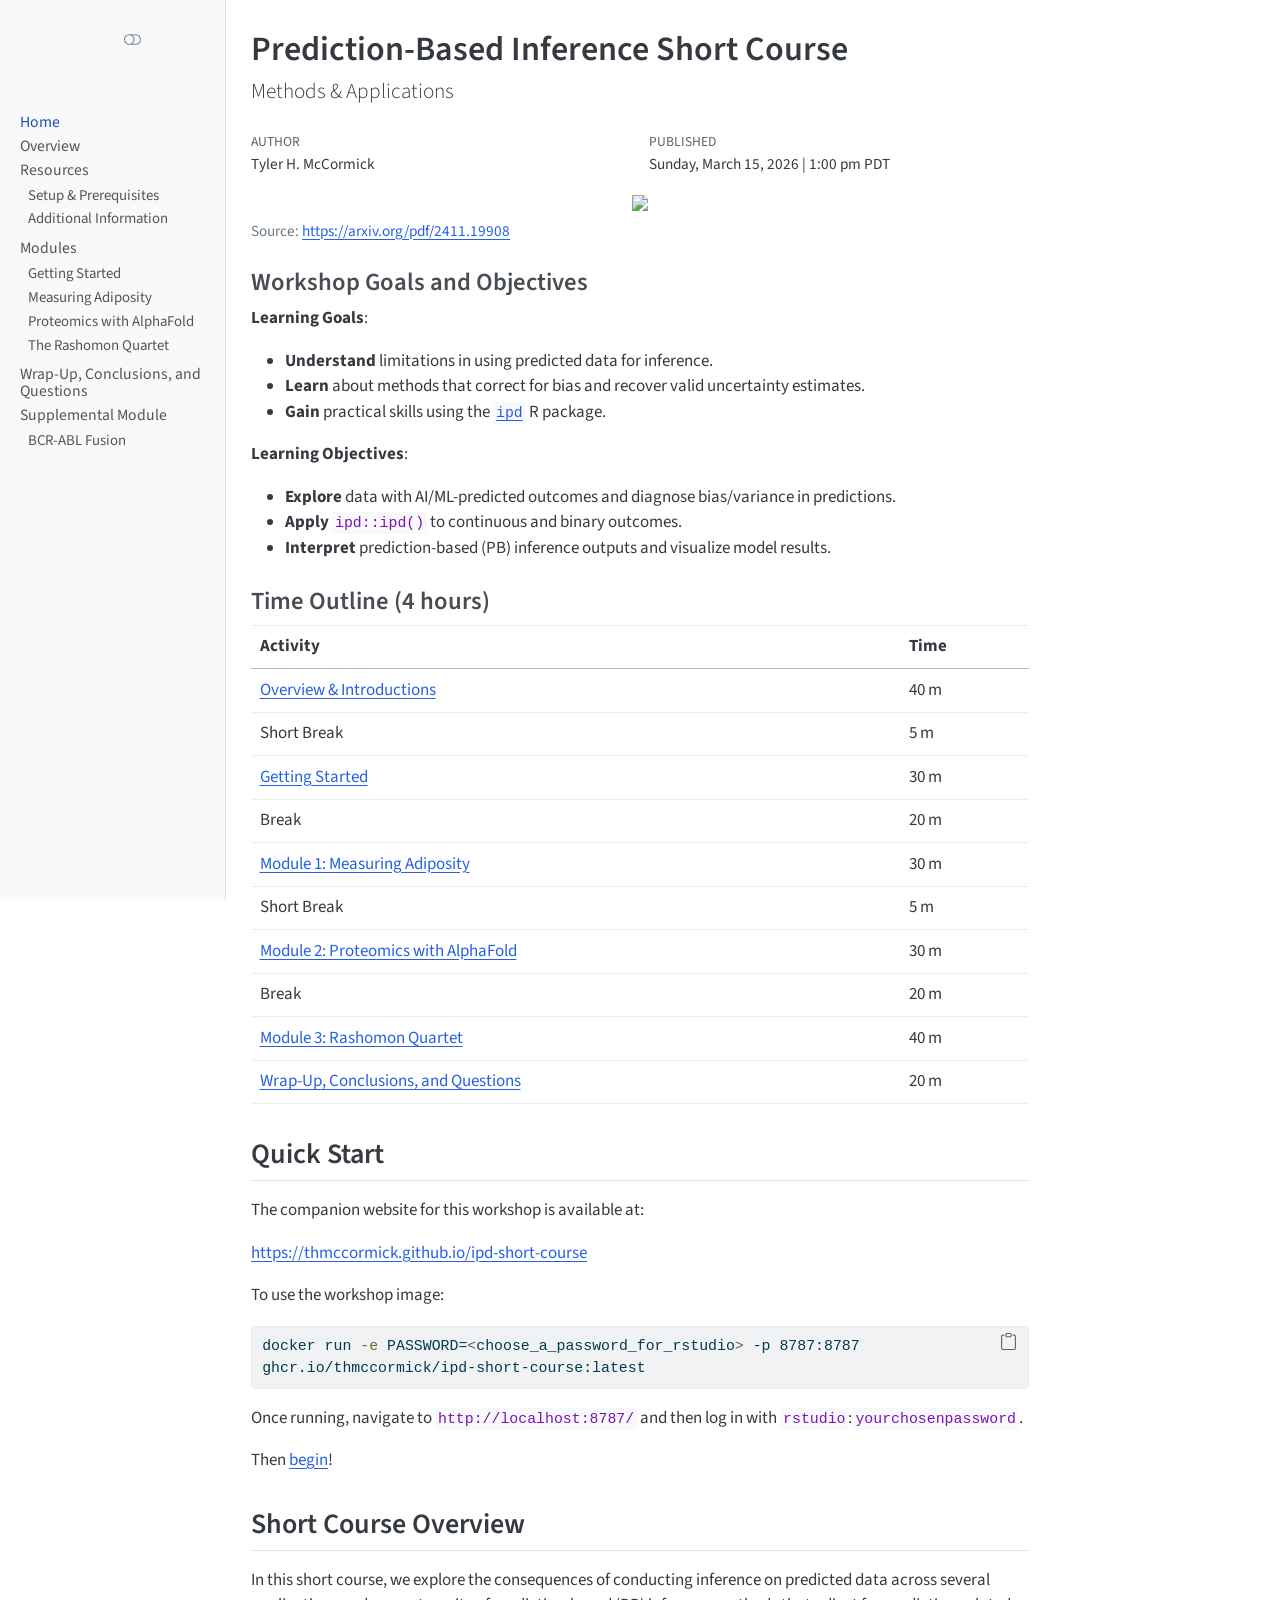
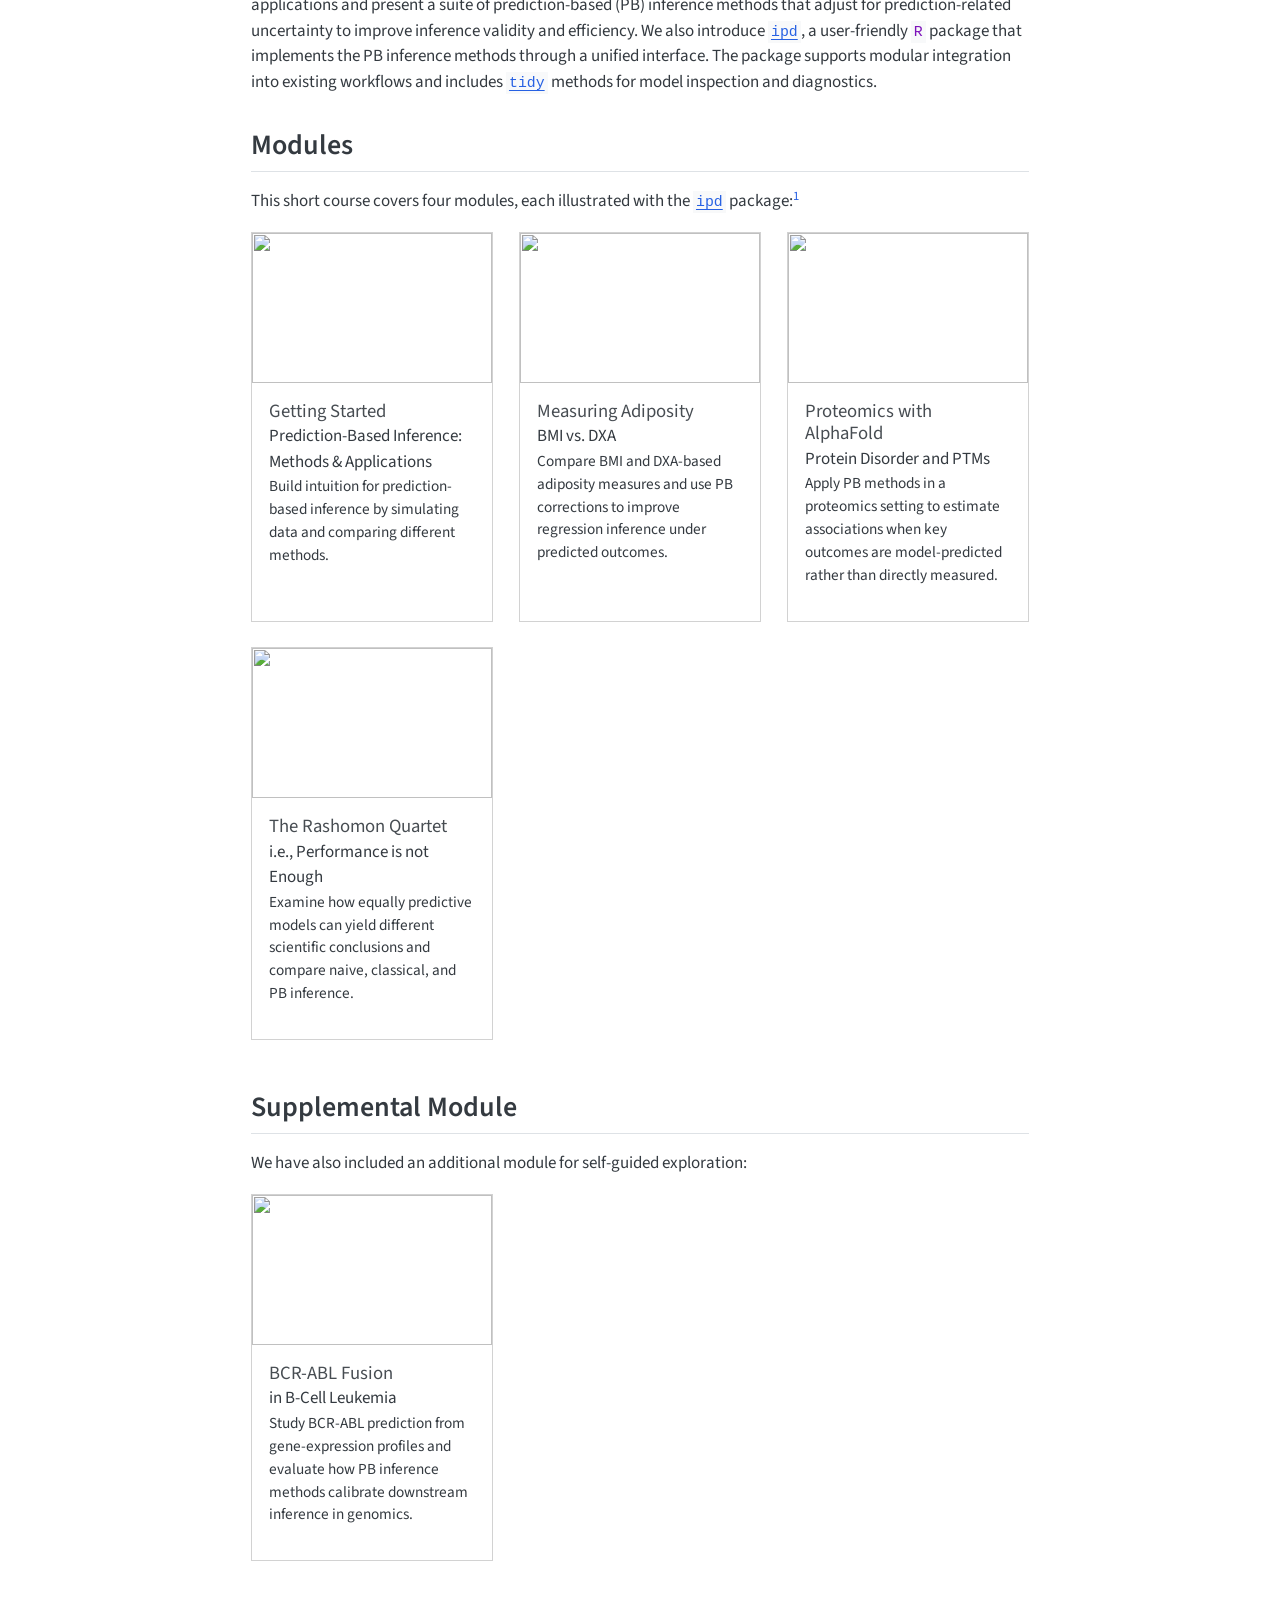
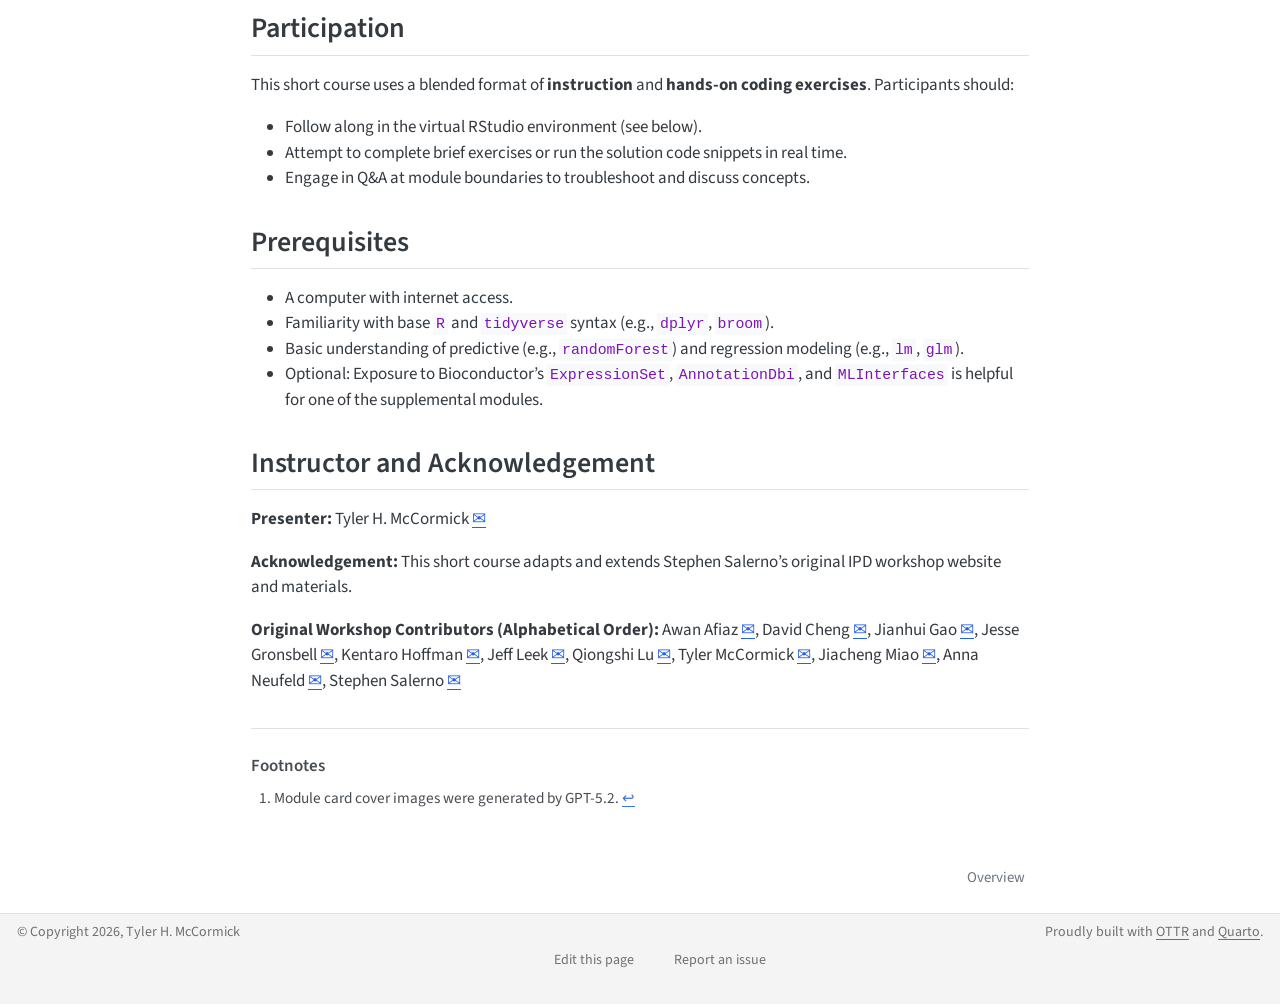
==== commit b2e82009: "Some small changes: - Updating parameters in Unit00 - Fixing bug in Unit01 supplement - Updating doc" ====
--- a/docs/index.html
+++ b/docs/index.html
@@ -2,7 +2,7 @@
 <html xmlns="http://www.w3.org/1999/xhtml" lang="en" xml:lang="en"><head>
 
 <meta charset="utf-8">
-<meta name="generator" content="quarto-1.8.27">
+<meta name="generator" content="quarto-1.5.57">
 
 <meta name="viewport" content="width=device-width, initial-scale=1.0, user-scalable=yes">
 
@@ -22,9 +22,8 @@
   vertical-align: middle;
 }
 /* CSS for syntax highlighting */
-html { -webkit-text-size-adjust: 100%; }
 pre > code.sourceCode { white-space: pre; position: relative; }
-pre > code.sourceCode > span { display: inline-block; line-height: 1.25; }
+pre > code.sourceCode > span { line-height: 1.25; }
 pre > code.sourceCode > span:empty { height: 1.2em; }
 .sourceCode { overflow: visible; }
 code.sourceCode > span { color: inherit; text-decoration: inherit; }
@@ -35,7 +34,7 @@
 }
 @media print {
 pre > code.sourceCode { white-space: pre-wrap; }
-pre > code.sourceCode > span { text-indent: -5em; padding-left: 5em; }
+pre > code.sourceCode > span { display: inline-block; text-indent: -5em; padding-left: 5em; }
 }
 pre.numberSource code
   { counter-reset: source-line 0; }
@@ -68,21 +67,17 @@
 <link href="./content/slides.html" rel="next">
 <script src="site_libs/quarto-listing/list.min.js"></script>
 <script src="site_libs/quarto-listing/quarto-listing.js"></script>
-<script src="site_libs/quarto-html/quarto.js" type="module"></script>
-<script src="site_libs/quarto-html/tabsets/tabsets.js" type="module"></script>
-<script src="site_libs/quarto-html/axe/axe-check.js" type="module"></script>
+<script src="site_libs/quarto-html/quarto.js"></script>
 <script src="site_libs/quarto-html/popper.min.js"></script>
 <script src="site_libs/quarto-html/tippy.umd.min.js"></script>
 <script src="site_libs/quarto-html/anchor.min.js"></script>
 <link href="site_libs/quarto-html/tippy.css" rel="stylesheet">
-<link href="site_libs/quarto-html/quarto-syntax-highlighting-ed96de9b727972fe78a7b5d16c58bf87.css" rel="stylesheet" class="quarto-color-scheme" id="quarto-text-highlighting-styles">
-<link href="site_libs/quarto-html/quarto-syntax-highlighting-dark-4d9afe2b8d18ee9fa5d0d57b5ed4214d.css" rel="stylesheet" class="quarto-color-scheme quarto-color-alternate" id="quarto-text-highlighting-styles">
-<link href="site_libs/quarto-html/quarto-syntax-highlighting-ed96de9b727972fe78a7b5d16c58bf87.css" rel="stylesheet" class="quarto-color-scheme-extra" id="quarto-text-highlighting-styles">
+<link href="site_libs/quarto-html/quarto-syntax-highlighting.css" rel="stylesheet" class="quarto-color-scheme" id="quarto-text-highlighting-styles">
+<link href="site_libs/quarto-html/quarto-syntax-highlighting-dark.css" rel="prefetch" class="quarto-color-scheme quarto-color-alternate" id="quarto-text-highlighting-styles">
 <script src="site_libs/bootstrap/bootstrap.min.js"></script>
 <link href="site_libs/bootstrap/bootstrap-icons.css" rel="stylesheet">
-<link href="site_libs/bootstrap/bootstrap-b24315f2d5a146a81980c17b8be4e782.min.css" rel="stylesheet" append-hash="true" class="quarto-color-scheme" id="quarto-bootstrap" data-mode="light">
-<link href="site_libs/bootstrap/bootstrap-dark-f1bee9fd8c8994abbf8a3d7a96361887.min.css" rel="stylesheet" append-hash="true" class="quarto-color-scheme quarto-color-alternate" id="quarto-bootstrap" data-mode="dark">
-<link href="site_libs/bootstrap/bootstrap-b24315f2d5a146a81980c17b8be4e782.min.css" rel="stylesheet" append-hash="true" class="quarto-color-scheme-extra" id="quarto-bootstrap" data-mode="light">
+<link href="site_libs/bootstrap/bootstrap.min.css" rel="stylesheet" class="quarto-color-scheme" id="quarto-bootstrap" data-mode="light">
+<link href="site_libs/bootstrap/bootstrap-dark.min.css" rel="prefetch" class="quarto-color-scheme quarto-color-alternate" id="quarto-bootstrap" data-mode="dark">
 <script id="quarto-search-options" type="application/json">{
   "location": "sidebar",
   "copy-button": false,
@@ -182,7 +177,7 @@
     var macros = [];
     for (var i = 0; i < mathElements.length; i++) {
       var texText = mathElements[i].firstChild;
-      if (mathElements[i].tagName == "SPAN" && texText && texText.data) {
+      if (mathElements[i].tagName == "SPAN") {
         window.katex.render(texText.data, mathElements[i], {
           displayMode: mathElements[i].classList.contains('display'),
           throwOnError: false,
@@ -207,169 +202,7 @@
 <meta property="og:image:width" content="1536">
 </head>
 
-<body class="nav-sidebar docked quarto-light"><script id="quarto-html-before-body" type="application/javascript">
-    const toggleBodyColorMode = (bsSheetEl) => {
-      const mode = bsSheetEl.getAttribute("data-mode");
-      const bodyEl = window.document.querySelector("body");
-      if (mode === "dark") {
-        bodyEl.classList.add("quarto-dark");
-        bodyEl.classList.remove("quarto-light");
-      } else {
-        bodyEl.classList.add("quarto-light");
-        bodyEl.classList.remove("quarto-dark");
-      }
-    }
-    const toggleBodyColorPrimary = () => {
-      const bsSheetEl = window.document.querySelector("link#quarto-bootstrap:not([rel=disabled-stylesheet])");
-      if (bsSheetEl) {
-        toggleBodyColorMode(bsSheetEl);
-      }
-    }
-    const setColorSchemeToggle = (alternate) => {
-      const toggles = window.document.querySelectorAll('.quarto-color-scheme-toggle');
-      for (let i=0; i < toggles.length; i++) {
-        const toggle = toggles[i];
-        if (toggle) {
-          if (alternate) {
-            toggle.classList.add("alternate");
-          } else {
-            toggle.classList.remove("alternate");
-          }
-        }
-      }
-    };
-    const toggleColorMode = (alternate) => {
-      // Switch the stylesheets
-      const primaryStylesheets = window.document.querySelectorAll('link.quarto-color-scheme:not(.quarto-color-alternate)');
-      const alternateStylesheets = window.document.querySelectorAll('link.quarto-color-scheme.quarto-color-alternate');
-      manageTransitions('#quarto-margin-sidebar .nav-link', false);
-      if (alternate) {
-        // note: dark is layered on light, we don't disable primary!
-        enableStylesheet(alternateStylesheets);
-        for (const sheetNode of alternateStylesheets) {
-          if (sheetNode.id === "quarto-bootstrap") {
-            toggleBodyColorMode(sheetNode);
-          }
-        }
-      } else {
-        disableStylesheet(alternateStylesheets);
-        enableStylesheet(primaryStylesheets)
-        toggleBodyColorPrimary();
-      }
-      manageTransitions('#quarto-margin-sidebar .nav-link', true);
-      // Switch the toggles
-      setColorSchemeToggle(alternate)
-      // Hack to workaround the fact that safari doesn't
-      // properly recolor the scrollbar when toggling (#1455)
-      if (navigator.userAgent.indexOf('Safari') > 0 && navigator.userAgent.indexOf('Chrome') == -1) {
-        manageTransitions("body", false);
-        window.scrollTo(0, 1);
-        setTimeout(() => {
-          window.scrollTo(0, 0);
-          manageTransitions("body", true);
-        }, 40);
-      }
-    }
-    const disableStylesheet = (stylesheets) => {
-      for (let i=0; i < stylesheets.length; i++) {
-        const stylesheet = stylesheets[i];
-        stylesheet.rel = 'disabled-stylesheet';
-      }
-    }
-    const enableStylesheet = (stylesheets) => {
-      for (let i=0; i < stylesheets.length; i++) {
-        const stylesheet = stylesheets[i];
-        if(stylesheet.rel !== 'stylesheet') { // for Chrome, which will still FOUC without this check
-          stylesheet.rel = 'stylesheet';
-        }
-      }
-    }
-    const manageTransitions = (selector, allowTransitions) => {
-      const els = window.document.querySelectorAll(selector);
-      for (let i=0; i < els.length; i++) {
-        const el = els[i];
-        if (allowTransitions) {
-          el.classList.remove('notransition');
-        } else {
-          el.classList.add('notransition');
-        }
-      }
-    }
-    const isFileUrl = () => {
-      return window.location.protocol === 'file:';
-    }
-    const hasAlternateSentinel = () => {
-      let styleSentinel = getColorSchemeSentinel();
-      if (styleSentinel !== null) {
-        return styleSentinel === "alternate";
-      } else {
-        return false;
-      }
-    }
-    const setStyleSentinel = (alternate) => {
-      const value = alternate ? "alternate" : "default";
-      if (!isFileUrl()) {
-        window.localStorage.setItem("quarto-color-scheme", value);
-      } else {
-        localAlternateSentinel = value;
-      }
-    }
-    const getColorSchemeSentinel = () => {
-      if (!isFileUrl()) {
-        const storageValue = window.localStorage.getItem("quarto-color-scheme");
-        return storageValue != null ? storageValue : localAlternateSentinel;
-      } else {
-        return localAlternateSentinel;
-      }
-    }
-    const toggleGiscusIfUsed = (isAlternate, darkModeDefault) => {
-      const baseTheme = document.querySelector('#giscus-base-theme')?.value ?? 'light';
-      const alternateTheme = document.querySelector('#giscus-alt-theme')?.value ?? 'dark';
-      let newTheme = '';
-      if(authorPrefersDark) {
-        newTheme = isAlternate ? baseTheme : alternateTheme;
-      } else {
-        newTheme = isAlternate ? alternateTheme : baseTheme;
-      }
-      const changeGiscusTheme = () => {
-        // From: https://github.com/giscus/giscus/issues/336
-        const sendMessage = (message) => {
-          const iframe = document.querySelector('iframe.giscus-frame');
-          if (!iframe) return;
-          iframe.contentWindow.postMessage({ giscus: message }, 'https://giscus.app');
-        }
-        sendMessage({
-          setConfig: {
-            theme: newTheme
-          }
-        });
-      }
-      const isGiscussLoaded = window.document.querySelector('iframe.giscus-frame') !== null;
-      if (isGiscussLoaded) {
-        changeGiscusTheme();
-      }
-    };
-    const authorPrefersDark = false;
-    const darkModeDefault = authorPrefersDark;
-      document.querySelector('link#quarto-text-highlighting-styles.quarto-color-scheme-extra').rel = 'disabled-stylesheet';
-      document.querySelector('link#quarto-bootstrap.quarto-color-scheme-extra').rel = 'disabled-stylesheet';
-    let localAlternateSentinel = darkModeDefault ? 'alternate' : 'default';
-    // Dark / light mode switch
-    window.quartoToggleColorScheme = () => {
-      // Read the current dark / light value
-      let toAlternate = !hasAlternateSentinel();
-      toggleColorMode(toAlternate);
-      setStyleSentinel(toAlternate);
-      toggleGiscusIfUsed(toAlternate, darkModeDefault);
-      window.dispatchEvent(new Event('resize'));
-    };
-    // Switch to dark mode if need be
-    if (hasAlternateSentinel()) {
-      toggleColorMode(true);
-    } else {
-      toggleColorMode(false);
-    }
-  </script>
+<body class="nav-sidebar docked">
 
 <div id="quarto-search-results"></div>
   <header id="quarto-header" class="headroom fixed-top">
@@ -393,8 +226,7 @@
   <nav id="quarto-sidebar" class="sidebar collapse collapse-horizontal quarto-sidebar-collapse-item sidebar-navigation docked overflow-auto">
     <div class="pt-lg-2 mt-2 text-center sidebar-header">
       <a href="./index.html" class="sidebar-logo-link">
-      <img src="./content/images/ipd.png" alt="" class="sidebar-logo light-content py-0 d-lg-inline d-none">
-      <img src="./content/images/ipd.png" alt="" class="sidebar-logo dark-content py-0 d-lg-inline d-none">
+      <img src="./content/images/ipd.png" alt="" class="sidebar-logo py-0 d-lg-inline d-none">
       </a>
       <div class="sidebar-tools-main tools-wide">
     <a href="javascript:window.quartoToggleColorScheme();" title="Toggle Dark Mode" class="quarto-navigation-tool px-1" aria-label="Toggle Dark Mode"><i class="bi bi-moon"></i></a>
@@ -523,7 +355,6 @@
     </div>
 <!-- main -->
 <main class="content" id="quarto-document-content">
-
 
 <header id="title-block-header" class="quarto-title-block default">
 <div class="quarto-title">
@@ -641,7 +472,7 @@
 <p>The companion website for this workshop is available at:</p>
 <p><a href="https://thmccormick.github.io/ipd-short-course">https://thmccormick.github.io/ipd-short-course</a></p>
 <p>To use the workshop image:</p>
-<div class="code-copy-outer-scaffold"><div class="sourceCode" id="cb1"><pre class="sourceCode sh code-with-copy"><code class="sourceCode bash"><span id="cb1-1"><a href="#cb1-1" aria-hidden="true" tabindex="-1"></a><span class="ex">docker</span> run <span class="at">-e</span> PASSWORD=<span class="op">&lt;</span>choose_a_password_for_rstudio<span class="op">&gt;</span> -p 8787:8787 ghcr.io/thmccormick/ipd-short-course:latest</span></code></pre></div><button title="Copy to Clipboard" class="code-copy-button"><i class="bi"></i></button></div>
+<div class="sourceCode" id="cb1"><pre class="sourceCode sh code-with-copy"><code class="sourceCode bash"><span id="cb1-1"><a href="#cb1-1" aria-hidden="true" tabindex="-1"></a><span class="ex">docker</span> run <span class="at">-e</span> PASSWORD=<span class="op">&lt;</span>choose_a_password_for_rstudio<span class="op">&gt;</span> -p 8787:8787 ghcr.io/thmccormick/ipd-short-course:latest</span></code><button title="Copy to Clipboard" class="code-copy-button"><i class="bi"></i></button></pre></div>
 <p>Once running, navigate to <code>http://localhost:8787/</code> and then log in with <code>rstudio</code>:<code>yourchosenpassword</code>.</p>
 <p>Then <a href="./content/Unit00_GettingStarted.html">begin</a>!</p>
 </section>
@@ -654,7 +485,7 @@
 <p>This short course covers four modules, each illustrated with the <a href="https://github.com/ipd-tools/ipd"><code>ipd</code></a> package:<a href="#fn1" class="footnote-ref" id="fnref1" role="doc-noteref"><sup>1</sup></a></p>
 <div id="listing-core_units" class="quarto-listing quarto-listing-container-grid">
 <div class="list grid quarto-listing-cols-3">
-<div class="g-col-1" data-index="0" data-listing-file-modified-sort="1773413361707" data-listing-reading-time-sort="25" data-listing-word-count-sort="4806">
+<div class="g-col-1" data-index="0" data-listing-file-modified-sort="1773425917099" data-listing-reading-time-sort="25" data-listing-word-count-sort="4806">
 <a href="./content/Unit00_GettingStarted.html" class="quarto-grid-link">
 <div class="quarto-grid-item card h-100 card-left">
 <p class="card-img-top">
@@ -667,13 +498,14 @@
 <div class="card-subtitle listing-subtitle">
 Prediction-Based Inference: Methods &amp; Applications
 </div>
-<div class="card-text listing-description delink">
+<div class="card-text listing-description">
 <p>Build intuition for prediction-based inference by simulating data and comparing different methods.</p>
 </div>
 </div>
-</div></a>
-</div>
-<div class="g-col-1" data-index="1" data-listing-file-modified-sort="1773413361705" data-listing-reading-time-sort="26" data-listing-word-count-sort="5164">
+</div>
+</a>
+</div>
+<div class="g-col-1" data-index="1" data-listing-file-modified-sort="1773425917106" data-listing-reading-time-sort="26" data-listing-word-count-sort="5164">
 <a href="./content/Unit02_MeasuringAdiposity.html" class="quarto-grid-link">
 <div class="quarto-grid-item card h-100 card-left">
 <p class="card-img-top">
@@ -686,13 +518,14 @@
 <div class="card-subtitle listing-subtitle">
 BMI vs.&nbsp;DXA
 </div>
-<div class="card-text listing-description delink">
+<div class="card-text listing-description">
 <p>Compare BMI and DXA-based adiposity measures and use PB corrections to improve regression inference under predicted outcomes.</p>
 </div>
 </div>
-</div></a>
-</div>
-<div class="g-col-1" data-index="2" data-listing-file-modified-sort="1773413361706" data-listing-reading-time-sort="22" data-listing-word-count-sort="4381">
+</div>
+</a>
+</div>
+<div class="g-col-1" data-index="2" data-listing-file-modified-sort="1773425917103" data-listing-reading-time-sort="22" data-listing-word-count-sort="4381">
 <a href="./content/Unit01_AlphaFold.html" class="quarto-grid-link">
 <div class="quarto-grid-item card h-100 card-left">
 <p class="card-img-top">
@@ -705,13 +538,14 @@
 <div class="card-subtitle listing-subtitle">
 Protein Disorder and PTMs
 </div>
-<div class="card-text listing-description delink">
+<div class="card-text listing-description">
 <p>Apply PB methods in a proteomics setting to estimate associations when key outcomes are model-predicted rather than directly measured.</p>
 </div>
 </div>
-</div></a>
-</div>
-<div class="g-col-1" data-index="3" data-listing-file-modified-sort="1773413361706" data-listing-reading-time-sort="15" data-listing-word-count-sort="2882">
+</div>
+</a>
+</div>
+<div class="g-col-1" data-index="3" data-listing-file-modified-sort="1773425917115" data-listing-reading-time-sort="15" data-listing-word-count-sort="2882">
 <a href="./content/Unit05_RashomonQuartet.html" class="quarto-grid-link">
 <div class="quarto-grid-item card h-100 card-left">
 <p class="card-img-top">
@@ -724,14 +558,17 @@
 <div class="card-subtitle listing-subtitle">
 i.e., Performance is not Enough
 </div>
-<div class="card-text listing-description delink">
+<div class="card-text listing-description">
 <p>Examine how equally predictive models can yield different scientific conclusions and compare naive, classical, and PB inference.</p>
 </div>
 </div>
-</div></a>
-</div>
-</div>
-<div class="listing-no-matching d-none">No matching items</div>
+</div>
+</a>
+</div>
+</div>
+<div class="listing-no-matching d-none">
+No matching items
+</div>
 </div>
 </section>
 <section id="supplemental-module" class="level2">
@@ -739,7 +576,7 @@
 <p>We have also included an additional module for self-guided exploration:</p>
 <div id="listing-supplemental_units" class="quarto-listing quarto-listing-container-grid">
 <div class="list grid quarto-listing-cols-3">
-<div class="g-col-1" data-index="0" data-listing-file-modified-sort="1773413361707" data-listing-reading-time-sort="11" data-listing-word-count-sort="2103">
+<div class="g-col-1" data-index="0" data-listing-file-modified-sort="1773425917110" data-listing-reading-time-sort="11" data-listing-word-count-sort="2103">
 <a href="./content/Unit03_GeneticData.html" class="quarto-grid-link">
 <div class="quarto-grid-item card h-100 card-left">
 <p class="card-img-top">
@@ -752,14 +589,17 @@
 <div class="card-subtitle listing-subtitle">
 in B-Cell Leukemia
 </div>
-<div class="card-text listing-description delink">
+<div class="card-text listing-description">
 <p>Study BCR-ABL prediction from gene-expression profiles and evaluate how PB inference methods calibrate downstream inference in genomics.</p>
 </div>
 </div>
-</div></a>
-</div>
-</div>
-<div class="listing-no-matching d-none">No matching items</div>
+</div>
+</a>
+</div>
+</div>
+<div class="listing-no-matching d-none">
+No matching items
+</div>
 </div>
 </section>
 <section id="participation" class="level2">
@@ -799,281 +639,433 @@
 </ol>
 </section></div></main> <!-- /main -->
 <script>
+
   document.addEventListener("DOMContentLoaded", function () {
+
     const selector =
+
       'a[href="javascript:window.quartoToggleColorScheme();"]:not(.quarto-color-scheme-toggle)';
 
+
+
     const button = document.querySelector(selector);
+
     if (!button) return;
 
+
+
     const updateIcon = function () {
+
       const isDark = document.body.classList.contains("quarto-dark");
+
       button.innerHTML = isDark ? '<i class="bi bi-sun"></i>' : '<i class="bi bi-moon"></i>';
+
       button.title = isDark ? "Switch to Light Mode" : "Switch to Dark Mode";
+
       button.setAttribute("aria-label", button.title);
+
     };
 
+
+
     updateIcon();
 
+
+
     const observer = new MutationObserver(updateIcon);
+
     observer.observe(document.body, { attributes: true, attributeFilter: ["class"] });
 
+
+
     button.addEventListener("click", function () {
+
       setTimeout(updateIcon, 0);
+
     });
+
   });
+
 </script>
+
 <script id="quarto-html-after-body" type="application/javascript">
-  window.document.addEventListener("DOMContentLoaded", function (event) {
-    // Ensure there is a toggle, if there isn't float one in the top right
-    if (window.document.querySelector('.quarto-color-scheme-toggle') === null) {
-      const a = window.document.createElement('a');
-      a.classList.add('top-right');
-      a.classList.add('quarto-color-scheme-toggle');
-      a.href = "";
-      a.onclick = function() { try { window.quartoToggleColorScheme(); } catch {} return false; };
-      const i = window.document.createElement("i");
-      i.classList.add('bi');
-      a.appendChild(i);
-      window.document.body.appendChild(a);
-    }
-    setColorSchemeToggle(hasAlternateSentinel())
-    const icon = "";
-    const anchorJS = new window.AnchorJS();
-    anchorJS.options = {
-      placement: 'right',
-      icon: icon
-    };
-    anchorJS.add('.anchored');
-    const isCodeAnnotation = (el) => {
-      for (const clz of el.classList) {
-        if (clz.startsWith('code-annotation-')) {                     
-          return true;
+window.document.addEventListener("DOMContentLoaded", function (event) {
+  const toggleBodyColorMode = (bsSheetEl) => {
+    const mode = bsSheetEl.getAttribute("data-mode");
+    const bodyEl = window.document.querySelector("body");
+    if (mode === "dark") {
+      bodyEl.classList.add("quarto-dark");
+      bodyEl.classList.remove("quarto-light");
+    } else {
+      bodyEl.classList.add("quarto-light");
+      bodyEl.classList.remove("quarto-dark");
+    }
+  }
+  const toggleBodyColorPrimary = () => {
+    const bsSheetEl = window.document.querySelector("link#quarto-bootstrap");
+    if (bsSheetEl) {
+      toggleBodyColorMode(bsSheetEl);
+    }
+  }
+  toggleBodyColorPrimary();  
+  const disableStylesheet = (stylesheets) => {
+    for (let i=0; i < stylesheets.length; i++) {
+      const stylesheet = stylesheets[i];
+      stylesheet.rel = 'prefetch';
+    }
+  }
+  const enableStylesheet = (stylesheets) => {
+    for (let i=0; i < stylesheets.length; i++) {
+      const stylesheet = stylesheets[i];
+      stylesheet.rel = 'stylesheet';
+    }
+  }
+  const manageTransitions = (selector, allowTransitions) => {
+    const els = window.document.querySelectorAll(selector);
+    for (let i=0; i < els.length; i++) {
+      const el = els[i];
+      if (allowTransitions) {
+        el.classList.remove('notransition');
+      } else {
+        el.classList.add('notransition');
+      }
+    }
+  }
+  const toggleGiscusIfUsed = (isAlternate, darkModeDefault) => {
+    const baseTheme = document.querySelector('#giscus-base-theme')?.value ?? 'light';
+    const alternateTheme = document.querySelector('#giscus-alt-theme')?.value ?? 'dark';
+    let newTheme = '';
+    if(darkModeDefault) {
+      newTheme = isAlternate ? baseTheme : alternateTheme;
+    } else {
+      newTheme = isAlternate ? alternateTheme : baseTheme;
+    }
+    const changeGiscusTheme = () => {
+      // From: https://github.com/giscus/giscus/issues/336
+      const sendMessage = (message) => {
+        const iframe = document.querySelector('iframe.giscus-frame');
+        if (!iframe) return;
+        iframe.contentWindow.postMessage({ giscus: message }, 'https://giscus.app');
+      }
+      sendMessage({
+        setConfig: {
+          theme: newTheme
         }
-      }
+      });
+    }
+    const isGiscussLoaded = window.document.querySelector('iframe.giscus-frame') !== null;
+    if (isGiscussLoaded) {
+      changeGiscusTheme();
+    }
+  }
+  const toggleColorMode = (alternate) => {
+    // Switch the stylesheets
+    const alternateStylesheets = window.document.querySelectorAll('link.quarto-color-scheme.quarto-color-alternate');
+    manageTransitions('#quarto-margin-sidebar .nav-link', false);
+    if (alternate) {
+      enableStylesheet(alternateStylesheets);
+      for (const sheetNode of alternateStylesheets) {
+        if (sheetNode.id === "quarto-bootstrap") {
+          toggleBodyColorMode(sheetNode);
+        }
+      }
+    } else {
+      disableStylesheet(alternateStylesheets);
+      toggleBodyColorPrimary();
+    }
+    manageTransitions('#quarto-margin-sidebar .nav-link', true);
+    // Switch the toggles
+    const toggles = window.document.querySelectorAll('.quarto-color-scheme-toggle');
+    for (let i=0; i < toggles.length; i++) {
+      const toggle = toggles[i];
+      if (toggle) {
+        if (alternate) {
+          toggle.classList.add("alternate");     
+        } else {
+          toggle.classList.remove("alternate");
+        }
+      }
+    }
+    // Hack to workaround the fact that safari doesn't
+    // properly recolor the scrollbar when toggling (#1455)
+    if (navigator.userAgent.indexOf('Safari') > 0 && navigator.userAgent.indexOf('Chrome') == -1) {
+      manageTransitions("body", false);
+      window.scrollTo(0, 1);
+      setTimeout(() => {
+        window.scrollTo(0, 0);
+        manageTransitions("body", true);
+      }, 40);  
+    }
+  }
+  const isFileUrl = () => { 
+    return window.location.protocol === 'file:';
+  }
+  const hasAlternateSentinel = () => {  
+    let styleSentinel = getColorSchemeSentinel();
+    if (styleSentinel !== null) {
+      return styleSentinel === "alternate";
+    } else {
       return false;
     }
-    const onCopySuccess = function(e) {
-      // button target
-      const button = e.trigger;
-      // don't keep focus
-      button.blur();
-      // flash "checked"
-      button.classList.add('code-copy-button-checked');
-      var currentTitle = button.getAttribute("title");
-      button.setAttribute("title", "Copied!");
-      let tooltip;
-      if (window.bootstrap) {
-        button.setAttribute("data-bs-toggle", "tooltip");
-        button.setAttribute("data-bs-placement", "left");
-        button.setAttribute("data-bs-title", "Copied!");
-        tooltip = new bootstrap.Tooltip(button, 
-          { trigger: "manual", 
-            customClass: "code-copy-button-tooltip",
-            offset: [0, -8]});
-        tooltip.show();    
-      }
-      setTimeout(function() {
-        if (tooltip) {
-          tooltip.hide();
-          button.removeAttribute("data-bs-title");
-          button.removeAttribute("data-bs-toggle");
-          button.removeAttribute("data-bs-placement");
-        }
-        button.setAttribute("title", currentTitle);
-        button.classList.remove('code-copy-button-checked');
-      }, 1000);
-      // clear code selection
-      e.clearSelection();
-    }
-    const getTextToCopy = function(trigger) {
-      const outerScaffold = trigger.parentElement.cloneNode(true);
-      const codeEl = outerScaffold.querySelector('code');
+  }
+  const setStyleSentinel = (alternate) => {
+    const value = alternate ? "alternate" : "default";
+    if (!isFileUrl()) {
+      window.localStorage.setItem("quarto-color-scheme", value);
+    } else {
+      localAlternateSentinel = value;
+    }
+  }
+  const getColorSchemeSentinel = () => {
+    if (!isFileUrl()) {
+      const storageValue = window.localStorage.getItem("quarto-color-scheme");
+      return storageValue != null ? storageValue : localAlternateSentinel;
+    } else {
+      return localAlternateSentinel;
+    }
+  }
+  const darkModeDefault = false;
+  let localAlternateSentinel = darkModeDefault ? 'alternate' : 'default';
+  // Dark / light mode switch
+  window.quartoToggleColorScheme = () => {
+    // Read the current dark / light value 
+    let toAlternate = !hasAlternateSentinel();
+    toggleColorMode(toAlternate);
+    setStyleSentinel(toAlternate);
+    toggleGiscusIfUsed(toAlternate, darkModeDefault);
+  };
+  // Ensure there is a toggle, if there isn't float one in the top right
+  if (window.document.querySelector('.quarto-color-scheme-toggle') === null) {
+    const a = window.document.createElement('a');
+    a.classList.add('top-right');
+    a.classList.add('quarto-color-scheme-toggle');
+    a.href = "";
+    a.onclick = function() { try { window.quartoToggleColorScheme(); } catch {} return false; };
+    const i = window.document.createElement("i");
+    i.classList.add('bi');
+    a.appendChild(i);
+    window.document.body.appendChild(a);
+  }
+  // Switch to dark mode if need be
+  if (hasAlternateSentinel()) {
+    toggleColorMode(true);
+  } else {
+    toggleColorMode(false);
+  }
+  const icon = "";
+  const anchorJS = new window.AnchorJS();
+  anchorJS.options = {
+    placement: 'right',
+    icon: icon
+  };
+  anchorJS.add('.anchored');
+  const isCodeAnnotation = (el) => {
+    for (const clz of el.classList) {
+      if (clz.startsWith('code-annotation-')) {                     
+        return true;
+      }
+    }
+    return false;
+  }
+  const onCopySuccess = function(e) {
+    // button target
+    const button = e.trigger;
+    // don't keep focus
+    button.blur();
+    // flash "checked"
+    button.classList.add('code-copy-button-checked');
+    var currentTitle = button.getAttribute("title");
+    button.setAttribute("title", "Copied!");
+    let tooltip;
+    if (window.bootstrap) {
+      button.setAttribute("data-bs-toggle", "tooltip");
+      button.setAttribute("data-bs-placement", "left");
+      button.setAttribute("data-bs-title", "Copied!");
+      tooltip = new bootstrap.Tooltip(button, 
+        { trigger: "manual", 
+          customClass: "code-copy-button-tooltip",
+          offset: [0, -8]});
+      tooltip.show();    
+    }
+    setTimeout(function() {
+      if (tooltip) {
+        tooltip.hide();
+        button.removeAttribute("data-bs-title");
+        button.removeAttribute("data-bs-toggle");
+        button.removeAttribute("data-bs-placement");
+      }
+      button.setAttribute("title", currentTitle);
+      button.classList.remove('code-copy-button-checked');
+    }, 1000);
+    // clear code selection
+    e.clearSelection();
+  }
+  const getTextToCopy = function(trigger) {
+      const codeEl = trigger.previousElementSibling.cloneNode(true);
       for (const childEl of codeEl.children) {
         if (isCodeAnnotation(childEl)) {
           childEl.remove();
         }
       }
       return codeEl.innerText;
-    }
-    const clipboard = new window.ClipboardJS('.code-copy-button:not([data-in-quarto-modal])', {
-      text: getTextToCopy
+  }
+  const clipboard = new window.ClipboardJS('.code-copy-button:not([data-in-quarto-modal])', {
+    text: getTextToCopy
+  });
+  clipboard.on('success', onCopySuccess);
+  if (window.document.getElementById('quarto-embedded-source-code-modal')) {
+    // For code content inside modals, clipBoardJS needs to be initialized with a container option
+    // TODO: Check when it could be a function (https://github.com/zenorocha/clipboard.js/issues/860)
+    const clipboardModal = new window.ClipboardJS('.code-copy-button[data-in-quarto-modal]', {
+      text: getTextToCopy,
+      container: window.document.getElementById('quarto-embedded-source-code-modal')
     });
-    clipboard.on('success', onCopySuccess);
-    if (window.document.getElementById('quarto-embedded-source-code-modal')) {
-      const clipboardModal = new window.ClipboardJS('.code-copy-button[data-in-quarto-modal]', {
-        text: getTextToCopy,
-        container: window.document.getElementById('quarto-embedded-source-code-modal')
-      });
-      clipboardModal.on('success', onCopySuccess);
-    }
-      var localhostRegex = new RegExp(/^(?:http|https):\/\/localhost\:?[0-9]*\//);
-      var mailtoRegex = new RegExp(/^mailto:/);
-        var filterRegex = new RegExp("https:\/\/thmccormick\.github\.io\/ipd-short-course\/");
-      var isInternal = (href) => {
-          return filterRegex.test(href) || localhostRegex.test(href) || mailtoRegex.test(href);
-      }
-      // Inspect non-navigation links and adorn them if external
-     var links = window.document.querySelectorAll('a[href]:not(.nav-link):not(.navbar-brand):not(.toc-action):not(.sidebar-link):not(.sidebar-item-toggle):not(.pagination-link):not(.no-external):not([aria-hidden]):not(.dropdown-item):not(.quarto-navigation-tool):not(.about-link)');
-      for (var i=0; i<links.length; i++) {
-        const link = links[i];
-        if (!isInternal(link.href)) {
-          // undo the damage that might have been done by quarto-nav.js in the case of
-          // links that we want to consider external
-          if (link.dataset.originalHref !== undefined) {
-            link.href = link.dataset.originalHref;
+    clipboardModal.on('success', onCopySuccess);
+  }
+    var localhostRegex = new RegExp(/^(?:http|https):\/\/localhost\:?[0-9]*\//);
+    var mailtoRegex = new RegExp(/^mailto:/);
+      var filterRegex = new RegExp("https:\/\/thmccormick\.github\.io\/ipd-short-course\/");
+    var isInternal = (href) => {
+        return filterRegex.test(href) || localhostRegex.test(href) || mailtoRegex.test(href);
+    }
+    // Inspect non-navigation links and adorn them if external
+ 	var links = window.document.querySelectorAll('a[href]:not(.nav-link):not(.navbar-brand):not(.toc-action):not(.sidebar-link):not(.sidebar-item-toggle):not(.pagination-link):not(.no-external):not([aria-hidden]):not(.dropdown-item):not(.quarto-navigation-tool):not(.about-link)');
+    for (var i=0; i<links.length; i++) {
+      const link = links[i];
+      if (!isInternal(link.href)) {
+        // undo the damage that might have been done by quarto-nav.js in the case of
+        // links that we want to consider external
+        if (link.dataset.originalHref !== undefined) {
+          link.href = link.dataset.originalHref;
+        }
+      }
+    }
+  function tippyHover(el, contentFn, onTriggerFn, onUntriggerFn) {
+    const config = {
+      allowHTML: true,
+      maxWidth: 500,
+      delay: 100,
+      arrow: false,
+      appendTo: function(el) {
+          return el.parentElement;
+      },
+      interactive: true,
+      interactiveBorder: 10,
+      theme: 'quarto',
+      placement: 'bottom-start',
+    };
+    if (contentFn) {
+      config.content = contentFn;
+    }
+    if (onTriggerFn) {
+      config.onTrigger = onTriggerFn;
+    }
+    if (onUntriggerFn) {
+      config.onUntrigger = onUntriggerFn;
+    }
+    window.tippy(el, config); 
+  }
+  const noterefs = window.document.querySelectorAll('a[role="doc-noteref"]');
+  for (var i=0; i<noterefs.length; i++) {
+    const ref = noterefs[i];
+    tippyHover(ref, function() {
+      // use id or data attribute instead here
+      let href = ref.getAttribute('data-footnote-href') || ref.getAttribute('href');
+      try { href = new URL(href).hash; } catch {}
+      const id = href.replace(/^#\/?/, "");
+      const note = window.document.getElementById(id);
+      if (note) {
+        return note.innerHTML;
+      } else {
+        return "";
+      }
+    });
+  }
+  const xrefs = window.document.querySelectorAll('a.quarto-xref');
+  const processXRef = (id, note) => {
+    // Strip column container classes
+    const stripColumnClz = (el) => {
+      el.classList.remove("page-full", "page-columns");
+      if (el.children) {
+        for (const child of el.children) {
+          stripColumnClz(child);
+        }
+      }
+    }
+    stripColumnClz(note)
+    if (id === null || id.startsWith('sec-')) {
+      // Special case sections, only their first couple elements
+      const container = document.createElement("div");
+      if (note.children && note.children.length > 2) {
+        container.appendChild(note.children[0].cloneNode(true));
+        for (let i = 1; i < note.children.length; i++) {
+          const child = note.children[i];
+          if (child.tagName === "P" && child.innerText === "") {
+            continue;
+          } else {
+            container.appendChild(child.cloneNode(true));
+            break;
           }
         }
-      }
-    function tippyHover(el, contentFn, onTriggerFn, onUntriggerFn) {
-      const config = {
-        allowHTML: true,
-        maxWidth: 500,
-        delay: 100,
-        arrow: false,
-        appendTo: function(el) {
-            return el.parentElement;
-        },
-        interactive: true,
-        interactiveBorder: 10,
-        theme: 'quarto',
-        placement: 'bottom-start',
-      };
-      if (contentFn) {
-        config.content = contentFn;
-      }
-      if (onTriggerFn) {
-        config.onTrigger = onTriggerFn;
-      }
-      if (onUntriggerFn) {
-        config.onUntrigger = onUntriggerFn;
-      }
-      window.tippy(el, config); 
-    }
-    const noterefs = window.document.querySelectorAll('a[role="doc-noteref"]');
-    for (var i=0; i<noterefs.length; i++) {
-      const ref = noterefs[i];
-      tippyHover(ref, function() {
-        // use id or data attribute instead here
-        let href = ref.getAttribute('data-footnote-href') || ref.getAttribute('href');
-        try { href = new URL(href).hash; } catch {}
-        const id = href.replace(/^#\/?/, "");
-        const note = window.document.getElementById(id);
-        if (note) {
-          return note.innerHTML;
-        } else {
-          return "";
+        if (window.Quarto?.typesetMath) {
+          window.Quarto.typesetMath(container);
         }
-      });
-    }
-    const xrefs = window.document.querySelectorAll('a.quarto-xref');
-    const processXRef = (id, note) => {
-      // Strip column container classes
-      const stripColumnClz = (el) => {
-        el.classList.remove("page-full", "page-columns");
-        if (el.children) {
-          for (const child of el.children) {
-            stripColumnClz(child);
-          }
-        }
-      }
-      stripColumnClz(note)
-      if (id === null || id.startsWith('sec-')) {
-        // Special case sections, only their first couple elements
-        const container = document.createElement("div");
-        if (note.children && note.children.length > 2) {
-          container.appendChild(note.children[0].cloneNode(true));
-          for (let i = 1; i < note.children.length; i++) {
-            const child = note.children[i];
-            if (child.tagName === "P" && child.innerText === "") {
-              continue;
-            } else {
-              container.appendChild(child.cloneNode(true));
-              break;
-            }
-          }
-          if (window.Quarto?.typesetMath) {
-            window.Quarto.typesetMath(container);
-          }
-          return container.innerHTML
-        } else {
-          if (window.Quarto?.typesetMath) {
-            window.Quarto.typesetMath(note);
-          }
-          return note.innerHTML;
-        }
+        return container.innerHTML
       } else {
-        // Remove any anchor links if they are present
-        const anchorLink = note.querySelector('a.anchorjs-link');
-        if (anchorLink) {
-          anchorLink.remove();
-        }
         if (window.Quarto?.typesetMath) {
           window.Quarto.typesetMath(note);
         }
-        if (note.classList.contains("callout")) {
-          return note.outerHTML;
-        } else {
-          return note.innerHTML;
-        }
-      }
-    }
-    for (var i=0; i<xrefs.length; i++) {
-      const xref = xrefs[i];
-      tippyHover(xref, undefined, function(instance) {
-        instance.disable();
-        let url = xref.getAttribute('href');
-        let hash = undefined; 
-        if (url.startsWith('#')) {
-          hash = url;
-        } else {
-          try { hash = new URL(url).hash; } catch {}
-        }
-        if (hash) {
-          const id = hash.replace(/^#\/?/, "");
-          const note = window.document.getElementById(id);
-          if (note !== null) {
-            try {
-              const html = processXRef(id, note.cloneNode(true));
-              instance.setContent(html);
-            } finally {
-              instance.enable();
-              instance.show();
-            }
-          } else {
-            // See if we can fetch this
-            fetch(url.split('#')[0])
-            .then(res => res.text())
-            .then(html => {
-              const parser = new DOMParser();
-              const htmlDoc = parser.parseFromString(html, "text/html");
-              const note = htmlDoc.getElementById(id);
-              if (note !== null) {
-                const html = processXRef(id, note);
-                instance.setContent(html);
-              } 
-            }).finally(() => {
-              instance.enable();
-              instance.show();
-            });
+        return note.innerHTML;
+      }
+    } else {
+      // Remove any anchor links if they are present
+      const anchorLink = note.querySelector('a.anchorjs-link');
+      if (anchorLink) {
+        anchorLink.remove();
+      }
+      if (window.Quarto?.typesetMath) {
+        window.Quarto.typesetMath(note);
+      }
+      // TODO in 1.5, we should make sure this works without a callout special case
+      if (note.classList.contains("callout")) {
+        return note.outerHTML;
+      } else {
+        return note.innerHTML;
+      }
+    }
+  }
+  for (var i=0; i<xrefs.length; i++) {
+    const xref = xrefs[i];
+    tippyHover(xref, undefined, function(instance) {
+      instance.disable();
+      let url = xref.getAttribute('href');
+      let hash = undefined; 
+      if (url.startsWith('#')) {
+        hash = url;
+      } else {
+        try { hash = new URL(url).hash; } catch {}
+      }
+      if (hash) {
+        const id = hash.replace(/^#\/?/, "");
+        const note = window.document.getElementById(id);
+        if (note !== null) {
+          try {
+            const html = processXRef(id, note.cloneNode(true));
+            instance.setContent(html);
+          } finally {
+            instance.enable();
+            instance.show();
           }
         } else {
-          // See if we can fetch a full url (with no hash to target)
-          // This is a special case and we should probably do some content thinning / targeting
-          fetch(url)
+          // See if we can fetch this
+          fetch(url.split('#')[0])
           .then(res => res.text())
           .then(html => {
             const parser = new DOMParser();
             const htmlDoc = parser.parseFromString(html, "text/html");
-            const note = htmlDoc.querySelector('main.content');
+            const note = htmlDoc.getElementById(id);
             if (note !== null) {
-              // This should only happen for chapter cross references
-              // (since there is no id in the URL)
-              // remove the first header
-              if (note.children.length > 0 && note.children[0].tagName === "HEADER") {
-                note.children[0].remove();
-              }
-              const html = processXRef(null, note);
+              const html = processXRef(id, note);
               instance.setContent(html);
             } 
           }).finally(() => {
@@ -1081,161 +1073,185 @@
             instance.show();
           });
         }
-      }, function(instance) {
+      } else {
+        // See if we can fetch a full url (with no hash to target)
+        // This is a special case and we should probably do some content thinning / targeting
+        fetch(url)
+        .then(res => res.text())
+        .then(html => {
+          const parser = new DOMParser();
+          const htmlDoc = parser.parseFromString(html, "text/html");
+          const note = htmlDoc.querySelector('main.content');
+          if (note !== null) {
+            // This should only happen for chapter cross references
+            // (since there is no id in the URL)
+            // remove the first header
+            if (note.children.length > 0 && note.children[0].tagName === "HEADER") {
+              note.children[0].remove();
+            }
+            const html = processXRef(null, note);
+            instance.setContent(html);
+          } 
+        }).finally(() => {
+          instance.enable();
+          instance.show();
+        });
+      }
+    }, function(instance) {
+    });
+  }
+      let selectedAnnoteEl;
+      const selectorForAnnotation = ( cell, annotation) => {
+        let cellAttr = 'data-code-cell="' + cell + '"';
+        let lineAttr = 'data-code-annotation="' +  annotation + '"';
+        const selector = 'span[' + cellAttr + '][' + lineAttr + ']';
+        return selector;
+      }
+      const selectCodeLines = (annoteEl) => {
+        const doc = window.document;
+        const targetCell = annoteEl.getAttribute("data-target-cell");
+        const targetAnnotation = annoteEl.getAttribute("data-target-annotation");
+        const annoteSpan = window.document.querySelector(selectorForAnnotation(targetCell, targetAnnotation));
+        const lines = annoteSpan.getAttribute("data-code-lines").split(",");
+        const lineIds = lines.map((line) => {
+          return targetCell + "-" + line;
+        })
+        let top = null;
+        let height = null;
+        let parent = null;
+        if (lineIds.length > 0) {
+            //compute the position of the single el (top and bottom and make a div)
+            const el = window.document.getElementById(lineIds[0]);
+            top = el.offsetTop;
+            height = el.offsetHeight;
+            parent = el.parentElement.parentElement;
+          if (lineIds.length > 1) {
+            const lastEl = window.document.getElementById(lineIds[lineIds.length - 1]);
+            const bottom = lastEl.offsetTop + lastEl.offsetHeight;
+            height = bottom - top;
+          }
+          if (top !== null && height !== null && parent !== null) {
+            // cook up a div (if necessary) and position it 
+            let div = window.document.getElementById("code-annotation-line-highlight");
+            if (div === null) {
+              div = window.document.createElement("div");
+              div.setAttribute("id", "code-annotation-line-highlight");
+              div.style.position = 'absolute';
+              parent.appendChild(div);
+            }
+            div.style.top = top - 2 + "px";
+            div.style.height = height + 4 + "px";
+            div.style.left = 0;
+            let gutterDiv = window.document.getElementById("code-annotation-line-highlight-gutter");
+            if (gutterDiv === null) {
+              gutterDiv = window.document.createElement("div");
+              gutterDiv.setAttribute("id", "code-annotation-line-highlight-gutter");
+              gutterDiv.style.position = 'absolute';
+              const codeCell = window.document.getElementById(targetCell);
+              const gutter = codeCell.querySelector('.code-annotation-gutter');
+              gutter.appendChild(gutterDiv);
+            }
+            gutterDiv.style.top = top - 2 + "px";
+            gutterDiv.style.height = height + 4 + "px";
+          }
+          selectedAnnoteEl = annoteEl;
+        }
+      };
+      const unselectCodeLines = () => {
+        const elementsIds = ["code-annotation-line-highlight", "code-annotation-line-highlight-gutter"];
+        elementsIds.forEach((elId) => {
+          const div = window.document.getElementById(elId);
+          if (div) {
+            div.remove();
+          }
+        });
+        selectedAnnoteEl = undefined;
+      };
+        // Handle positioning of the toggle
+    window.addEventListener(
+      "resize",
+      throttle(() => {
+        elRect = undefined;
+        if (selectedAnnoteEl) {
+          selectCodeLines(selectedAnnoteEl);
+        }
+      }, 10)
+    );
+    function throttle(fn, ms) {
+    let throttle = false;
+    let timer;
+      return (...args) => {
+        if(!throttle) { // first call gets through
+            fn.apply(this, args);
+            throttle = true;
+        } else { // all the others get throttled
+            if(timer) clearTimeout(timer); // cancel #2
+            timer = setTimeout(() => {
+              fn.apply(this, args);
+              timer = throttle = false;
+            }, ms);
+        }
+      };
+    }
+      // Attach click handler to the DT
+      const annoteDls = window.document.querySelectorAll('dt[data-target-cell]');
+      for (const annoteDlNode of annoteDls) {
+        annoteDlNode.addEventListener('click', (event) => {
+          const clickedEl = event.target;
+          if (clickedEl !== selectedAnnoteEl) {
+            unselectCodeLines();
+            const activeEl = window.document.querySelector('dt[data-target-cell].code-annotation-active');
+            if (activeEl) {
+              activeEl.classList.remove('code-annotation-active');
+            }
+            selectCodeLines(clickedEl);
+            clickedEl.classList.add('code-annotation-active');
+          } else {
+            // Unselect the line
+            unselectCodeLines();
+            clickedEl.classList.remove('code-annotation-active');
+          }
+        });
+      }
+  const findCites = (el) => {
+    const parentEl = el.parentElement;
+    if (parentEl) {
+      const cites = parentEl.dataset.cites;
+      if (cites) {
+        return {
+          el,
+          cites: cites.split(' ')
+        };
+      } else {
+        return findCites(el.parentElement)
+      }
+    } else {
+      return undefined;
+    }
+  };
+  var bibliorefs = window.document.querySelectorAll('a[role="doc-biblioref"]');
+  for (var i=0; i<bibliorefs.length; i++) {
+    const ref = bibliorefs[i];
+    const citeInfo = findCites(ref);
+    if (citeInfo) {
+      tippyHover(citeInfo.el, function() {
+        var popup = window.document.createElement('div');
+        citeInfo.cites.forEach(function(cite) {
+          var citeDiv = window.document.createElement('div');
+          citeDiv.classList.add('hanging-indent');
+          citeDiv.classList.add('csl-entry');
+          var biblioDiv = window.document.getElementById('ref-' + cite);
+          if (biblioDiv) {
+            citeDiv.innerHTML = biblioDiv.innerHTML;
+          }
+          popup.appendChild(citeDiv);
+        });
+        return popup.innerHTML;
       });
     }
-        let selectedAnnoteEl;
-        const selectorForAnnotation = ( cell, annotation) => {
-          let cellAttr = 'data-code-cell="' + cell + '"';
-          let lineAttr = 'data-code-annotation="' +  annotation + '"';
-          const selector = 'span[' + cellAttr + '][' + lineAttr + ']';
-          return selector;
-        }
-        const selectCodeLines = (annoteEl) => {
-          const doc = window.document;
-          const targetCell = annoteEl.getAttribute("data-target-cell");
-          const targetAnnotation = annoteEl.getAttribute("data-target-annotation");
-          const annoteSpan = window.document.querySelector(selectorForAnnotation(targetCell, targetAnnotation));
-          const lines = annoteSpan.getAttribute("data-code-lines").split(",");
-          const lineIds = lines.map((line) => {
-            return targetCell + "-" + line;
-          })
-          let top = null;
-          let height = null;
-          let parent = null;
-          if (lineIds.length > 0) {
-              //compute the position of the single el (top and bottom and make a div)
-              const el = window.document.getElementById(lineIds[0]);
-              top = el.offsetTop;
-              height = el.offsetHeight;
-              parent = el.parentElement.parentElement;
-            if (lineIds.length > 1) {
-              const lastEl = window.document.getElementById(lineIds[lineIds.length - 1]);
-              const bottom = lastEl.offsetTop + lastEl.offsetHeight;
-              height = bottom - top;
-            }
-            if (top !== null && height !== null && parent !== null) {
-              // cook up a div (if necessary) and position it 
-              let div = window.document.getElementById("code-annotation-line-highlight");
-              if (div === null) {
-                div = window.document.createElement("div");
-                div.setAttribute("id", "code-annotation-line-highlight");
-                div.style.position = 'absolute';
-                parent.appendChild(div);
-              }
-              div.style.top = top - 2 + "px";
-              div.style.height = height + 4 + "px";
-              div.style.left = 0;
-              let gutterDiv = window.document.getElementById("code-annotation-line-highlight-gutter");
-              if (gutterDiv === null) {
-                gutterDiv = window.document.createElement("div");
-                gutterDiv.setAttribute("id", "code-annotation-line-highlight-gutter");
-                gutterDiv.style.position = 'absolute';
-                const codeCell = window.document.getElementById(targetCell);
-                const gutter = codeCell.querySelector('.code-annotation-gutter');
-                gutter.appendChild(gutterDiv);
-              }
-              gutterDiv.style.top = top - 2 + "px";
-              gutterDiv.style.height = height + 4 + "px";
-            }
-            selectedAnnoteEl = annoteEl;
-          }
-        };
-        const unselectCodeLines = () => {
-          const elementsIds = ["code-annotation-line-highlight", "code-annotation-line-highlight-gutter"];
-          elementsIds.forEach((elId) => {
-            const div = window.document.getElementById(elId);
-            if (div) {
-              div.remove();
-            }
-          });
-          selectedAnnoteEl = undefined;
-        };
-          // Handle positioning of the toggle
-      window.addEventListener(
-        "resize",
-        throttle(() => {
-          elRect = undefined;
-          if (selectedAnnoteEl) {
-            selectCodeLines(selectedAnnoteEl);
-          }
-        }, 10)
-      );
-      function throttle(fn, ms) {
-      let throttle = false;
-      let timer;
-        return (...args) => {
-          if(!throttle) { // first call gets through
-              fn.apply(this, args);
-              throttle = true;
-          } else { // all the others get throttled
-              if(timer) clearTimeout(timer); // cancel #2
-              timer = setTimeout(() => {
-                fn.apply(this, args);
-                timer = throttle = false;
-              }, ms);
-          }
-        };
-      }
-        // Attach click handler to the DT
-        const annoteDls = window.document.querySelectorAll('dt[data-target-cell]');
-        for (const annoteDlNode of annoteDls) {
-          annoteDlNode.addEventListener('click', (event) => {
-            const clickedEl = event.target;
-            if (clickedEl !== selectedAnnoteEl) {
-              unselectCodeLines();
-              const activeEl = window.document.querySelector('dt[data-target-cell].code-annotation-active');
-              if (activeEl) {
-                activeEl.classList.remove('code-annotation-active');
-              }
-              selectCodeLines(clickedEl);
-              clickedEl.classList.add('code-annotation-active');
-            } else {
-              // Unselect the line
-              unselectCodeLines();
-              clickedEl.classList.remove('code-annotation-active');
-            }
-          });
-        }
-    const findCites = (el) => {
-      const parentEl = el.parentElement;
-      if (parentEl) {
-        const cites = parentEl.dataset.cites;
-        if (cites) {
-          return {
-            el,
-            cites: cites.split(' ')
-          };
-        } else {
-          return findCites(el.parentElement)
-        }
-      } else {
-        return undefined;
-      }
-    };
-    var bibliorefs = window.document.querySelectorAll('a[role="doc-biblioref"]');
-    for (var i=0; i<bibliorefs.length; i++) {
-      const ref = bibliorefs[i];
-      const citeInfo = findCites(ref);
-      if (citeInfo) {
-        tippyHover(citeInfo.el, function() {
-          var popup = window.document.createElement('div');
-          citeInfo.cites.forEach(function(cite) {
-            var citeDiv = window.document.createElement('div');
-            citeDiv.classList.add('hanging-indent');
-            citeDiv.classList.add('csl-entry');
-            var biblioDiv = window.document.getElementById('ref-' + cite);
-            if (biblioDiv) {
-              citeDiv.innerHTML = biblioDiv.innerHTML;
-            }
-            popup.appendChild(citeDiv);
-          });
-          return popup.innerHTML;
-        });
-      }
-    }
-  });
-  </script>
+  }
+});
+</script>
 <nav class="page-navigation">
   <div class="nav-page nav-page-previous">
   </div>
--- a/docs/site_libs/quarto-html/quarto-syntax-highlighting.css
+++ b/docs/site_libs/quarto-html/quarto-syntax-highlighting.css
@@ -0,0 +1,205 @@
+/* quarto syntax highlight colors */
+:root {
+  --quarto-hl-ot-color: #003B4F;
+  --quarto-hl-at-color: #657422;
+  --quarto-hl-ss-color: #20794D;
+  --quarto-hl-an-color: #5E5E5E;
+  --quarto-hl-fu-color: #4758AB;
+  --quarto-hl-st-color: #20794D;
+  --quarto-hl-cf-color: #003B4F;
+  --quarto-hl-op-color: #5E5E5E;
+  --quarto-hl-er-color: #AD0000;
+  --quarto-hl-bn-color: #AD0000;
+  --quarto-hl-al-color: #AD0000;
+  --quarto-hl-va-color: #111111;
+  --quarto-hl-bu-color: inherit;
+  --quarto-hl-ex-color: inherit;
+  --quarto-hl-pp-color: #AD0000;
+  --quarto-hl-in-color: #5E5E5E;
+  --quarto-hl-vs-color: #20794D;
+  --quarto-hl-wa-color: #5E5E5E;
+  --quarto-hl-do-color: #5E5E5E;
+  --quarto-hl-im-color: #00769E;
+  --quarto-hl-ch-color: #20794D;
+  --quarto-hl-dt-color: #AD0000;
+  --quarto-hl-fl-color: #AD0000;
+  --quarto-hl-co-color: #5E5E5E;
+  --quarto-hl-cv-color: #5E5E5E;
+  --quarto-hl-cn-color: #8f5902;
+  --quarto-hl-sc-color: #5E5E5E;
+  --quarto-hl-dv-color: #AD0000;
+  --quarto-hl-kw-color: #003B4F;
+}
+
+/* other quarto variables */
+:root {
+  --quarto-font-monospace: SFMono-Regular, Menlo, Monaco, Consolas, "Liberation Mono", "Courier New", monospace;
+}
+
+pre > code.sourceCode > span {
+  color: #003B4F;
+}
+
+code span {
+  color: #003B4F;
+}
+
+code.sourceCode > span {
+  color: #003B4F;
+}
+
+div.sourceCode,
+div.sourceCode pre.sourceCode {
+  color: #003B4F;
+}
+
+code span.ot {
+  color: #003B4F;
+  font-style: inherit;
+}
+
+code span.at {
+  color: #657422;
+  font-style: inherit;
+}
+
+code span.ss {
+  color: #20794D;
+  font-style: inherit;
+}
+
+code span.an {
+  color: #5E5E5E;
+  font-style: inherit;
+}
+
+code span.fu {
+  color: #4758AB;
+  font-style: inherit;
+}
+
+code span.st {
+  color: #20794D;
+  font-style: inherit;
+}
+
+code span.cf {
+  color: #003B4F;
+  font-weight: bold;
+  font-style: inherit;
+}
+
+code span.op {
+  color: #5E5E5E;
+  font-style: inherit;
+}
+
+code span.er {
+  color: #AD0000;
+  font-style: inherit;
+}
+
+code span.bn {
+  color: #AD0000;
+  font-style: inherit;
+}
+
+code span.al {
+  color: #AD0000;
+  font-style: inherit;
+}
+
+code span.va {
+  color: #111111;
+  font-style: inherit;
+}
+
+code span.bu {
+  font-style: inherit;
+}
+
+code span.ex {
+  font-style: inherit;
+}
+
+code span.pp {
+  color: #AD0000;
+  font-style: inherit;
+}
+
+code span.in {
+  color: #5E5E5E;
+  font-style: inherit;
+}
+
+code span.vs {
+  color: #20794D;
+  font-style: inherit;
+}
+
+code span.wa {
+  color: #5E5E5E;
+  font-style: italic;
+}
+
+code span.do {
+  color: #5E5E5E;
+  font-style: italic;
+}
+
+code span.im {
+  color: #00769E;
+  font-style: inherit;
+}
+
+code span.ch {
+  color: #20794D;
+  font-style: inherit;
+}
+
+code span.dt {
+  color: #AD0000;
+  font-style: inherit;
+}
+
+code span.fl {
+  color: #AD0000;
+  font-style: inherit;
+}
+
+code span.co {
+  color: #5E5E5E;
+  font-style: inherit;
+}
+
+code span.cv {
+  color: #5E5E5E;
+  font-style: italic;
+}
+
+code span.cn {
+  color: #8f5902;
+  font-style: inherit;
+}
+
+code span.sc {
+  color: #5E5E5E;
+  font-style: inherit;
+}
+
+code span.dv {
+  color: #AD0000;
+  font-style: inherit;
+}
+
+code span.kw {
+  color: #003B4F;
+  font-weight: bold;
+  font-style: inherit;
+}
+
+.prevent-inlining {
+  content: "</";
+}
+
+/*# sourceMappingURL=debc5d5d77c3f9108843748ff7464032.css.map */
--- a/docs/site_libs/quarto-html/quarto-syntax-highlighting-dark.css
+++ b/docs/site_libs/quarto-html/quarto-syntax-highlighting-dark.css
@@ -0,0 +1,189 @@
+/* quarto syntax highlight colors */
+:root {
+  --quarto-hl-al-color: #f07178;
+  --quarto-hl-an-color: #d4d0ab;
+  --quarto-hl-at-color: #00e0e0;
+  --quarto-hl-bn-color: #d4d0ab;
+  --quarto-hl-bu-color: #abe338;
+  --quarto-hl-ch-color: #abe338;
+  --quarto-hl-co-color: #f8f8f2;
+  --quarto-hl-cv-color: #ffd700;
+  --quarto-hl-cn-color: #ffd700;
+  --quarto-hl-cf-color: #ffa07a;
+  --quarto-hl-dt-color: #ffa07a;
+  --quarto-hl-dv-color: #d4d0ab;
+  --quarto-hl-do-color: #f8f8f2;
+  --quarto-hl-er-color: #f07178;
+  --quarto-hl-ex-color: #00e0e0;
+  --quarto-hl-fl-color: #d4d0ab;
+  --quarto-hl-fu-color: #ffa07a;
+  --quarto-hl-im-color: #abe338;
+  --quarto-hl-in-color: #d4d0ab;
+  --quarto-hl-kw-color: #ffa07a;
+  --quarto-hl-op-color: #ffa07a;
+  --quarto-hl-ot-color: #00e0e0;
+  --quarto-hl-pp-color: #dcc6e0;
+  --quarto-hl-re-color: #00e0e0;
+  --quarto-hl-sc-color: #abe338;
+  --quarto-hl-ss-color: #abe338;
+  --quarto-hl-st-color: #abe338;
+  --quarto-hl-va-color: #00e0e0;
+  --quarto-hl-vs-color: #abe338;
+  --quarto-hl-wa-color: #dcc6e0;
+}
+
+/* other quarto variables */
+:root {
+  --quarto-font-monospace: SFMono-Regular, Menlo, Monaco, Consolas, "Liberation Mono", "Courier New", monospace;
+}
+
+code span.al {
+  background-color: #2a0f15;
+  font-weight: bold;
+  color: #f07178;
+}
+
+code span.an {
+  color: #d4d0ab;
+}
+
+code span.at {
+  color: #00e0e0;
+}
+
+code span.bn {
+  color: #d4d0ab;
+}
+
+code span.bu {
+  color: #abe338;
+}
+
+code span.ch {
+  color: #abe338;
+}
+
+code span.co {
+  font-style: italic;
+  color: #f8f8f2;
+}
+
+code span.cv {
+  color: #ffd700;
+}
+
+code span.cn {
+  color: #ffd700;
+}
+
+code span.cf {
+  font-weight: bold;
+  color: #ffa07a;
+}
+
+code span.dt {
+  color: #ffa07a;
+}
+
+code span.dv {
+  color: #d4d0ab;
+}
+
+code span.do {
+  color: #f8f8f2;
+}
+
+code span.er {
+  color: #f07178;
+  text-decoration: underline;
+}
+
+code span.ex {
+  font-weight: bold;
+  color: #00e0e0;
+}
+
+code span.fl {
+  color: #d4d0ab;
+}
+
+code span.fu {
+  color: #ffa07a;
+}
+
+code span.im {
+  color: #abe338;
+}
+
+code span.in {
+  color: #d4d0ab;
+}
+
+code span.kw {
+  font-weight: bold;
+  color: #ffa07a;
+}
+
+pre > code.sourceCode > span {
+  color: #f8f8f2;
+}
+
+code span {
+  color: #f8f8f2;
+}
+
+code.sourceCode > span {
+  color: #f8f8f2;
+}
+
+div.sourceCode,
+div.sourceCode pre.sourceCode {
+  color: #f8f8f2;
+}
+
+code span.op {
+  color: #ffa07a;
+}
+
+code span.ot {
+  color: #00e0e0;
+}
+
+code span.pp {
+  color: #dcc6e0;
+}
+
+code span.re {
+  background-color: #f8f8f2;
+  color: #00e0e0;
+}
+
+code span.sc {
+  color: #abe338;
+}
+
+code span.ss {
+  color: #abe338;
+}
+
+code span.st {
+  color: #abe338;
+}
+
+code span.va {
+  color: #00e0e0;
+}
+
+code span.vs {
+  color: #abe338;
+}
+
+code span.wa {
+  color: #dcc6e0;
+}
+
+.prevent-inlining {
+  content: "</";
+}
+
+/*# sourceMappingURL=935a306eefa94366c21e1a970dddb765.css.map */
